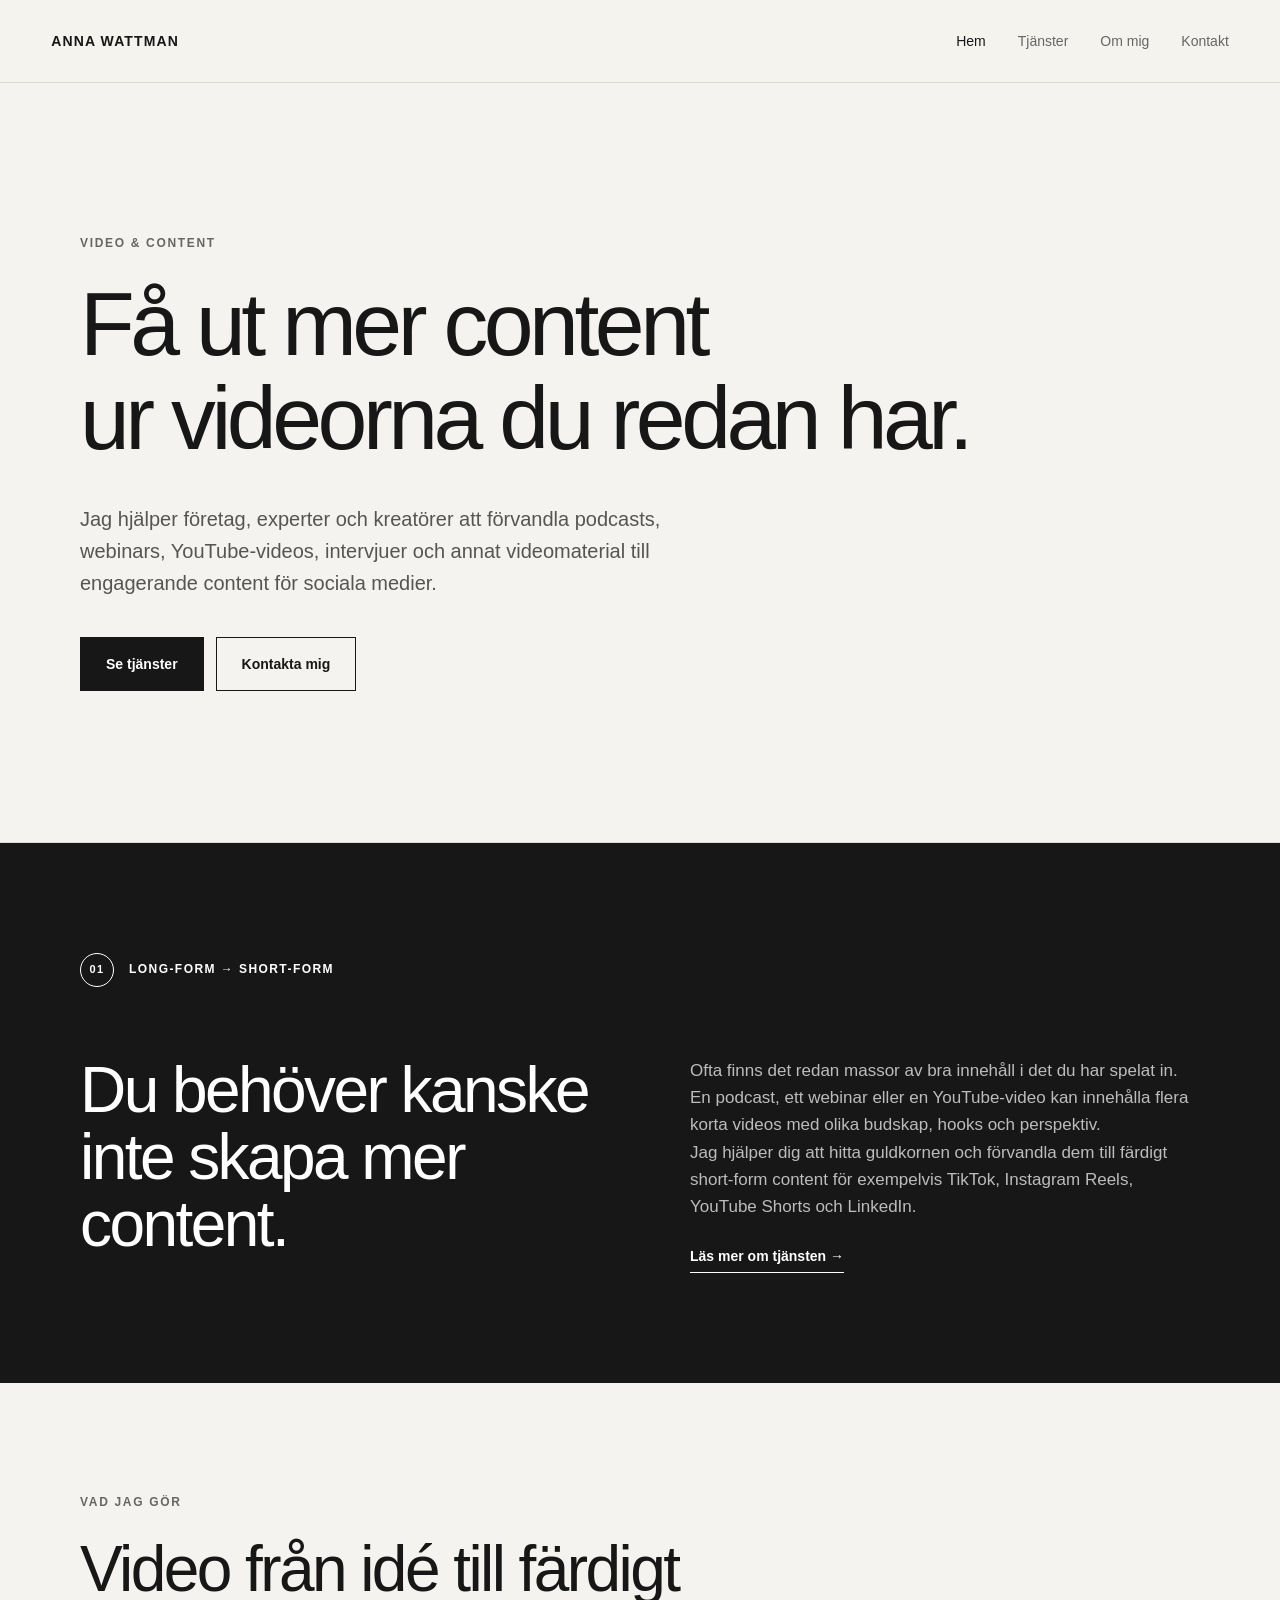
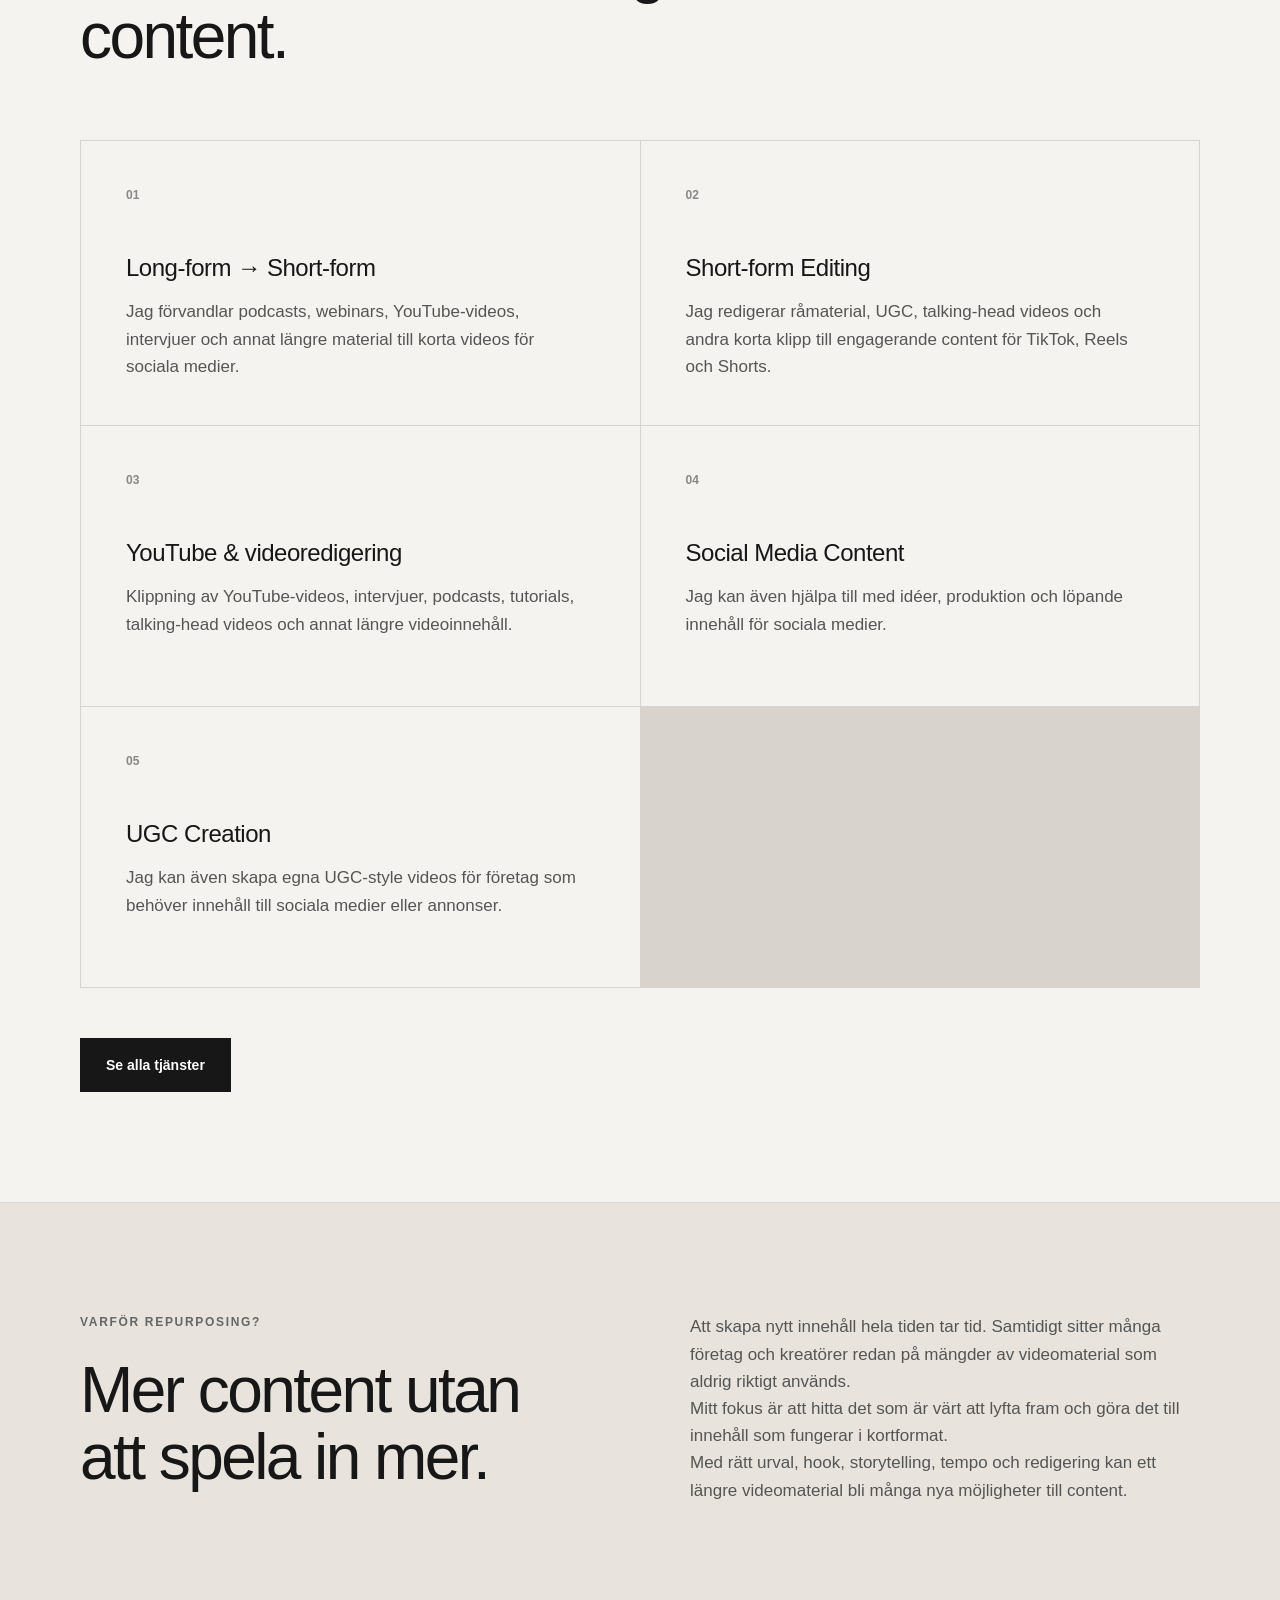
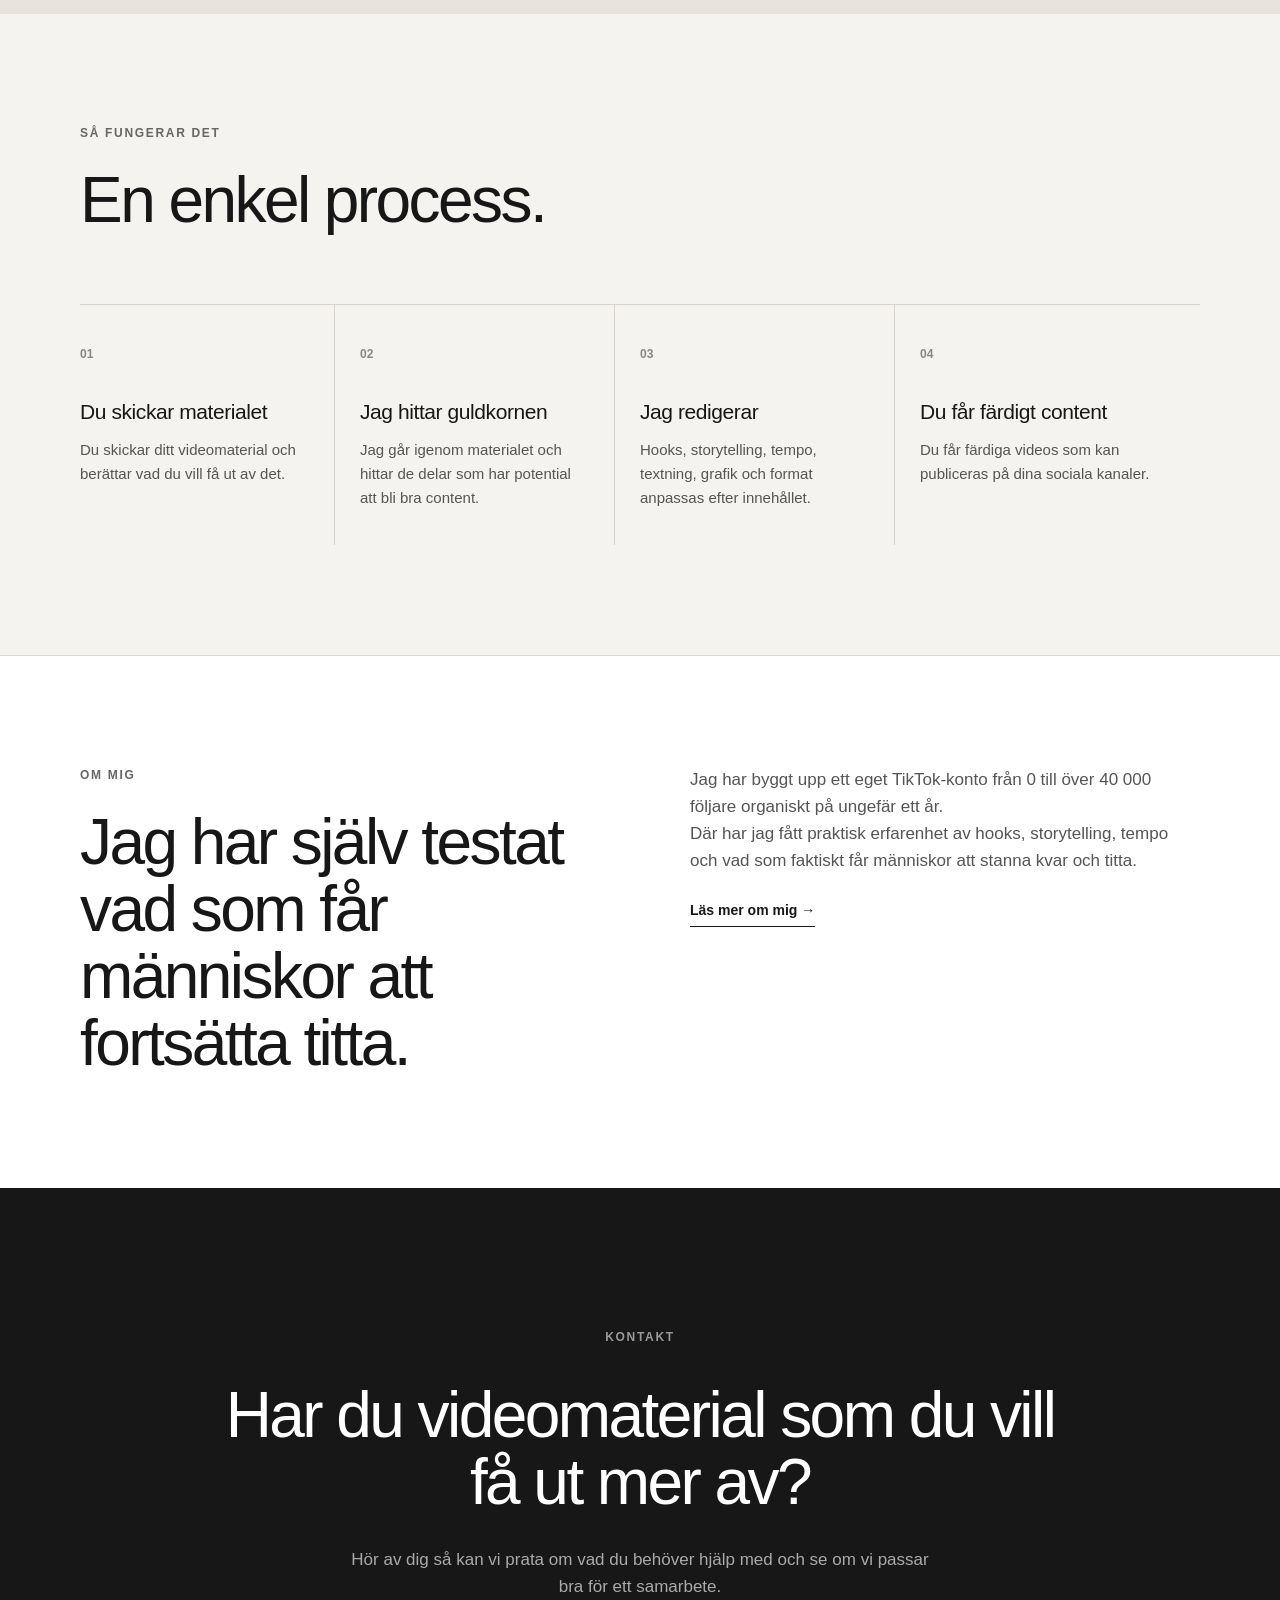
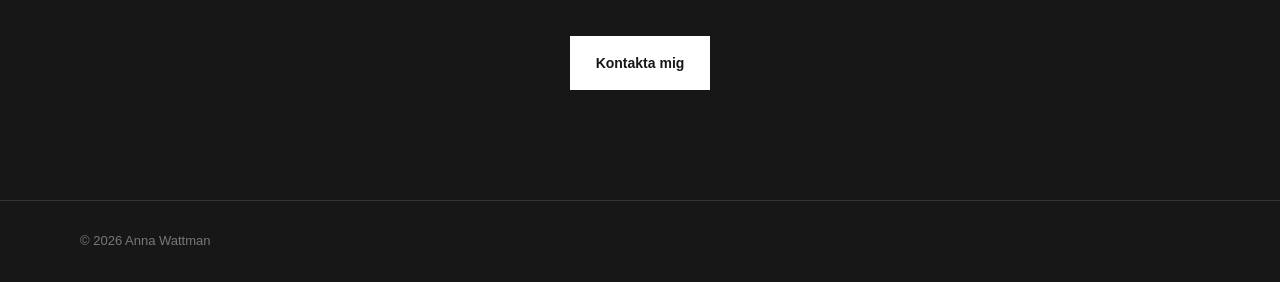
==== index.html @ cde0b6f2 "Första versionen" ====
<!DOCTYPE html>
<html lang="sv">
<head>
    <meta charset="UTF-8">
    <meta name="viewport" content="width=device-width, initial-scale=1.0">
    <title>Anna Wattman – Video & Content</title>
    <link rel="stylesheet" href="style.css">
</head>

<body>

<header class="navbar">
    <div class="nav-container">
        <a href="index.html" class="logo">ANNA WATTMAN</a>

        <nav>
            <a href="index.html" class="active">Hem</a>
            <a href="tjanster.html">Tjänster</a>
            <a href="about.html">Om mig</a>
            <a href="#kontakt">Kontakt</a>
        </nav>
    </div>
</header>


<main>

    <!-- HERO -->
    <section class="hero">
        <div class="container">

            <p class="eyebrow">VIDEO & CONTENT</p>

            <h1>
                Få ut mer content<br>
                ur videorna du redan har.
            </h1>

            <p class="hero-text">
                Jag hjälper företag, experter och kreatörer att
                förvandla podcasts, webinars, YouTube-videos,
                intervjuer och annat videomaterial till engagerande
                content för sociala medier.
            </p>

            <div class="hero-buttons">
                <a href="tjanster.html" class="button">
                    Se tjänster
                </a>

                <a href="#kontakt" class="button button-secondary">
                    Kontakta mig
                </a>
            </div>

        </div>
    </section>


    <!-- LONG-FORM → SHORT-FORM -->
    <section class="intro-section">
        <div class="container">

            <div class="section-label">
                <span>01</span>
                LONG-FORM → SHORT-FORM
            </div>

            <div class="two-column">

                <div>
                    <h2>
                        Du behöver kanske inte
                        skapa mer content.
                    </h2>
                </div>

                <div>

                    <p>
                        Ofta finns det redan massor av bra innehåll
                        i det du har spelat in.
                    </p>

                    <p>
                        En podcast, ett webinar eller en YouTube-video
                        kan innehålla flera korta videos med olika
                        budskap, hooks och perspektiv.
                    </p>

                    <p>
                        Jag hjälper dig att hitta guldkornen och
                        förvandla dem till färdigt short-form content
                        för exempelvis TikTok, Instagram Reels,
                        YouTube Shorts och LinkedIn.
                    </p>

                    <a href="tjanster.html" class="text-link">
                        Läs mer om tjänsten →
                    </a>

                </div>

            </div>
        </div>
    </section>


    <!-- SERVICES -->
    <section class="services-preview">
        <div class="container">

            <p class="eyebrow">VAD JAG GÖR</p>

            <h2>
                Video från idé till färdigt content.
            </h2>

            <div class="service-preview-grid">

                <!-- 01 -->
                <div class="service-card">
                    <span>01</span>

                    <h3>Long-form → Short-form</h3>

                    <p>
                        Jag förvandlar podcasts, webinars,
                        YouTube-videos, intervjuer och annat längre
                        material till korta videos för sociala medier.
                    </p>
                </div>


                <!-- 02 -->
                <div class="service-card">
                    <span>02</span>

                    <h3>Short-form Editing</h3>

                    <p>
                        Jag redigerar råmaterial, UGC, talking-head
                        videos och andra korta klipp till engagerande
                        content för TikTok, Reels och Shorts.
                    </p>
                </div>


                <!-- 03 -->
                <div class="service-card">
                    <span>03</span>

                    <h3>YouTube & videoredigering</h3>

                    <p>
                        Klippning av YouTube-videos, intervjuer,
                        podcasts, tutorials, talking-head videos
                        och annat längre videoinnehåll.
                    </p>
                </div>


                <!-- 04 -->
                <div class="service-card">
                    <span>04</span>

                    <h3>Social Media Content</h3>

                    <p>
                        Jag kan även hjälpa till med idéer,
                        produktion och löpande innehåll för
                        sociala medier.
                    </p>
                </div>


                <!-- 05 -->
                <div class="service-card">
                    <span>05</span>

                    <h3>UGC Creation</h3>

                    <p>
                        Jag kan även skapa egna UGC-style videos
                        för företag som behöver innehåll till
                        sociala medier eller annonser.
                    </p>
                </div>

            </div>

            <a href="tjanster.html" class="button">
                Se alla tjänster
            </a>

        </div>
    </section>


    <!-- WHY REPURPOSING -->
    <section class="why-section">
        <div class="container">

            <div class="two-column">

                <div>

                    <p class="eyebrow">VARFÖR REPURPOSING?</p>

                    <h2>
                        Mer content utan att
                        spela in mer.
                    </h2>

                </div>

                <div>

                    <p>
                        Att skapa nytt innehåll hela tiden tar tid.
                        Samtidigt sitter många företag och kreatörer
                        redan på mängder av videomaterial som aldrig
                        riktigt används.
                    </p>

                    <p>
                        Mitt fokus är att hitta det som är värt att
                        lyfta fram och göra det till innehåll som
                        fungerar i kortformat.
                    </p>

                    <p>
                        Med rätt urval, hook, storytelling, tempo
                        och redigering kan ett längre videomaterial
                        bli många nya möjligheter till content.
                    </p>

                </div>

            </div>

        </div>
    </section>


    <!-- PROCESS -->
    <section class="process-section">
        <div class="container">

            <p class="eyebrow">SÅ FUNGERAR DET</p>

            <h2>
                En enkel process.
            </h2>

            <div class="process-grid">

                <div class="process-step">
                    <span>01</span>

                    <h3>Du skickar materialet</h3>

                    <p>
                        Du skickar ditt videomaterial och berättar
                        vad du vill få ut av det.
                    </p>
                </div>


                <div class="process-step">
                    <span>02</span>

                    <h3>Jag hittar guldkornen</h3>

                    <p>
                        Jag går igenom materialet och hittar de delar
                        som har potential att bli bra content.
                    </p>
                </div>


                <div class="process-step">
                    <span>03</span>

                    <h3>Jag redigerar</h3>

                    <p>
                        Hooks, storytelling, tempo, textning,
                        grafik och format anpassas efter innehållet.
                    </p>
                </div>


                <div class="process-step">
                    <span>04</span>

                    <h3>Du får färdigt content</h3>

                    <p>
                        Du får färdiga videos som kan publiceras
                        på dina sociala kanaler.
                    </p>
                </div>

            </div>

        </div>
    </section>


    <!-- ABOUT -->
    <section class="about-preview">
        <div class="container">

            <div class="two-column">

                <div>

                    <p class="eyebrow">OM MIG</p>

                    <h2>
                        Jag har själv testat
                        vad som får människor
                        att fortsätta titta.
                    </h2>

                </div>

                <div>

                    <p>
                        Jag har byggt upp ett eget TikTok-konto från
                        0 till över 40 000 följare organiskt på ungefär
                        ett år.
                    </p>

                    <p>
                        Där har jag fått praktisk erfarenhet av hooks,
                        storytelling, tempo och vad som faktiskt får
                        människor att stanna kvar och titta.
                    </p>

                    <a href="about.html" class="text-link">
                        Läs mer om mig →
                    </a>

                </div>

            </div>

        </div>
    </section>


    <!-- CONTACT -->
    <section class="cta-section" id="kontakt">
        <div class="container">

            <p class="eyebrow">KONTAKT</p>

            <h2>
                Har du videomaterial
                som du vill få ut mer av?
            </h2>

            <p>
                Hör av dig så kan vi prata om vad du behöver hjälp
                med och se om vi passar bra för ett samarbete.
            </p>

            <a href="mailto:annawattman@hotmail.com" class="button">
                Kontakta mig
            </a>

        </div>
    </section>

</main>


<footer>
    <div class="container">
        <p>© 2026 Anna Wattman</p>
    </div>
</footer>


</body>
</html>
---- style.css ----
/* =========================
   RESET
========================= */

* {
    margin: 0;
    padding: 0;
    box-sizing: border-box;
}

html {
    scroll-behavior: smooth;
}

body {
    font-family: Arial, Helvetica, sans-serif;
    background: #f5f3ef;
    color: #171717;
    line-height: 1.6;
}

a {
    color: inherit;
    text-decoration: none;
}

img {
    max-width: 100%;
    display: block;
}


/* =========================
   GLOBAL
========================= */

.container {
    width: min(1120px, 90%);
    margin: 0 auto;
}

section {
    padding: 110px 0;
}

.eyebrow {
    font-size: 12px;
    font-weight: 700;
    letter-spacing: 0.14em;
    text-transform: uppercase;
    margin-bottom: 24px;
    color: #666;
}

h1,
h2,
h3 {
    line-height: 1.05;
    font-weight: 500;
}

h1 {
    font-size: clamp(52px, 7vw, 96px);
    letter-spacing: -0.05em;
}

h2 {
    font-size: clamp(38px, 5vw, 64px);
    letter-spacing: -0.04em;
}

h3 {
    font-size: 24px;
    letter-spacing: -0.02em;
}

p {
    font-size: 17px;
    color: #555;
}

.button {
    display: inline-block;
    padding: 15px 25px;
    background: #171717;
    color: #fff;
    border: 1px solid #171717;
    font-size: 14px;
    font-weight: 600;
    transition: 0.2s ease;
}

.button:hover {
    background: transparent;
    color: #171717;
}

.button-secondary {
    background: transparent;
    color: #171717;
}

.button-secondary:hover {
    background: #171717;
    color: #fff;
}

.text-link {
    display: inline-block;
    margin-top: 25px;
    font-size: 14px;
    font-weight: 700;
    border-bottom: 1px solid #171717;
    padding-bottom: 4px;
}


/* =========================
   NAVBAR
========================= */

.navbar {
    position: sticky;
    top: 0;
    z-index: 100;
    background: rgba(245, 243, 239, 0.94);
    backdrop-filter: blur(10px);
    border-bottom: 1px solid #ddd9d2;
}

.nav-container {
    width: min(1200px, 92%);
    margin: 0 auto;
    height: 82px;

    display: flex;
    align-items: center;
    justify-content: space-between;
}

.logo {
    font-size: 14px;
    font-weight: 700;
    letter-spacing: 0.08em;
}

nav {
    display: flex;
    gap: 32px;
}

nav a {
    font-size: 14px;
    color: #666;
    transition: 0.2s ease;
}

nav a:hover,
nav a.active {
    color: #171717;
}


/* =========================
   HERO
========================= */

.hero {
    min-height: 760px;
    display: flex;
    align-items: center;

    border-bottom: 1px solid #ddd9d2;
}

.hero .container {
    max-width: 1200px;
}

.hero h1 {
    max-width: 1000px;
}

.hero-text {
    max-width: 650px;
    margin-top: 38px;
    font-size: 20px;
    line-height: 1.6;
}

.hero-buttons {
    display: flex;
    gap: 12px;
    margin-top: 38px;
}


/* =========================
   INTRO
========================= */

.intro-section {
    background: #171717;
    color: #fff;
}

.intro-section p,
.intro-section .eyebrow {
    color: #bcbcbc;
}

.intro-section h2 {
    color: #fff;
}

.two-column {
    display: grid;
    grid-template-columns: 1fr 1fr;
    gap: 100px;
    align-items: start;
}

.intro-section .two-column > div:last-child {
    max-width: 560px;
}

.intro-section .text-link {
    color: #fff;
    border-color: #fff;
}


/* =========================
   SECTION LABEL
========================= */

.section-label {
    display: flex;
    align-items: center;
    gap: 15px;

    font-size: 12px;
    font-weight: 700;
    letter-spacing: 0.12em;
    margin-bottom: 70px;
}

.section-label span {
    display: flex;
    align-items: center;
    justify-content: center;

    width: 34px;
    height: 34px;

    border: 1px solid currentColor;
    border-radius: 50%;

    font-size: 11px;
}


/* =========================
   SERVICES PREVIEW
========================= */

.services-preview {
    border-bottom: 1px solid #ddd9d2;
}

.services-preview h2 {
    max-width: 700px;
    margin-bottom: 70px;
}

.service-preview-grid {
    display: grid;
    grid-template-columns: repeat(2, 1fr);
    gap: 1px;
    background: #d8d4cd;
    border: 1px solid #d8d4cd;
    margin-bottom: 50px;
}

.service-card {
    background: #f5f3ef;
    padding: 45px;
    min-height: 280px;
}

.service-card span {
    display: block;
    font-size: 12px;
    font-weight: 700;
    margin-bottom: 50px;
    color: #888;
}

.service-card h3 {
    margin-bottom: 18px;
}

.service-card p {
    max-width: 450px;
}


/* =========================
   WHY
========================= */

.why-section {
    background: #e8e4dd;
}

.why-section h2 {
    max-width: 600px;
}

.why-section .two-column > div:last-child {
    max-width: 560px;
}


/* =========================
   PROCESS
========================= */

.process-section {
    border-bottom: 1px solid #ddd9d2;
}

.process-section > .container > h2 {
    margin-bottom: 70px;
}

.process-grid {
    display: grid;
    grid-template-columns: repeat(4, 1fr);
    border-top: 1px solid #d8d4cd;
}

.process-step {
    padding: 35px 25px 35px 0;
    border-right: 1px solid #d8d4cd;
    margin-right: 25px;
}

.process-step:last-child {
    border-right: none;
}

.process-step span {
    font-size: 12px;
    font-weight: 700;
    color: #888;
}

.process-step h3 {
    margin: 35px 0 15px;
    font-size: 21px;
}

.process-step p {
    font-size: 15px;
}


/* =========================
   ABOUT PREVIEW
========================= */

.about-preview {
    background: #fff;
}

.about-preview h2 {
    max-width: 650px;
}

.about-preview .two-column > div:last-child {
    max-width: 550px;
}


/* =========================
   CTA
========================= */

.cta-section {
    background: #171717;
    color: #fff;
    text-align: center;
}

.cta-section .container {
    max-width: 850px;
}

.cta-section .eyebrow {
    color: #999;
}

.cta-section h2 {
    color: #fff;
    max-width: 850px;
    margin: 0 auto;
}

.cta-section p {
    color: #aaa;
    max-width: 600px;
    margin: 30px auto 35px;
}

.cta-section .button {
    background: #fff;
    color: #171717;
    border-color: #fff;
}

.cta-section .button:hover {
    background: transparent;
    color: #fff;
}


/* =========================
   SERVICES PAGE
========================= */

.page-hero {
    padding: 140px 0 100px;
    border-bottom: 1px solid #ddd9d2;
}

.page-hero h1 {
    max-width: 950px;
}

.page-hero .hero-text {
    max-width: 650px;
}

.services-section {
    padding-top: 0;
}

.service {
    display: grid;
    grid-template-columns: 120px 1fr;
    gap: 70px;
    padding: 100px 0;
    border-bottom: 1px solid #d8d4cd;
}

.service-number {
    font-size: 14px;
    font-weight: 700;
    color: #888;
}

.service-content {
    max-width: 800px;
}

.service-content h2 {
    margin-bottom: 30px;
}

.service-content p {
    margin-bottom: 20px;
}

.service-intro {
    font-size: 22px;
    color: #171717 !important;
    line-height: 1.4;
    max-width: 700px;
}

.service-list {
    list-style: none;
    margin: 35px 0;
    border-top: 1px solid #d8d4cd;
}

.service-list li {
    padding: 14px 0;
    border-bottom: 1px solid #d8d4cd;
    font-size: 15px;
}

.service-list li::before {
    content: "—";
    margin-right: 12px;
    color: #888;
}

.service-example,
.service-note {
    font-size: 15px !important;
    color: #666 !important;
}


/* =========================
   FOOTER
========================= */

footer {
    padding: 30px 0;
    background: #171717;
    border-top: 1px solid #333;
}

footer p {
    color: #777;
    font-size: 13px;
}


/* =========================
   MOBILE
========================= */

@media (max-width: 800px) {

    section {
        padding: 75px 0;
    }

    .nav-container {
        height: 70px;
    }

    nav {
        gap: 15px;
    }

    nav a {
        font-size: 12px;
    }

    .hero {
        min-height: 650px;
    }

    .hero-text {
        font-size: 17px;
    }

    .hero-buttons {
        flex-direction: column;
        align-items: flex-start;
    }

    .two-column {
        grid-template-columns: 1fr;
        gap: 45px;
    }

    .service-preview-grid {
        grid-template-columns: 1fr;
    }

    .service-card {
        min-height: auto;
        padding: 35px;
    }

    .process-grid {
        grid-template-columns: 1fr;
    }

    .process-step {
        border-right: none;
        border-bottom: 1px solid #d8d4cd;
        margin-right: 0;
        padding: 30px 0;
    }

    .process-step:last-child {
        border-bottom: none;
    }

    .service {
        grid-template-columns: 1fr;
        gap: 20px;
        padding: 70px 0;
    }

    .page-hero {
        padding: 90px 0 70px;
    }

    .service-content h2 {
        font-size: 42px;
    }
}

@media (max-width: 550px) {

    nav {
        gap: 10px;
    }

    nav a {
        font-size: 11px;
    }

    .logo {
        font-size: 12px;
    }

    h1 {
        font-size: 50px;
    }

    h2 {
        font-size: 40px;
    }

    .container {
        width: 88%;
    }
}

/* =========================
   ABOUT PAGE
========================= */

.about-main {
    border-bottom: 1px solid #ddd9d2;
}

.about-grid {
    display: grid;
    grid-template-columns: 0.9fr 1.1fr;
    gap: 100px;
    align-items: center;
}

.about-image {
    width: 100%;
    aspect-ratio: 4 / 5;
    overflow: hidden;
    background: #e8e4dd;
}

.about-image img {
    width: 100%;
    height: 100%;
    object-fit: cover;
}

.about-text {
    max-width: 600px;
}

.about-text h2 {
    margin-bottom: 35px;
}

.about-text p {
    margin-bottom: 20px;
}


/* =========================
   SOCIAL MEDIA
========================= */

.social-section {
    background: #fff;
}

.social-section h2 {
    max-width: 700px;
    margin-bottom: 25px;
}

.social-intro {
    max-width: 600px;
    margin-bottom: 55px;
}

.social-links {
    border-top: 1px solid #d8d4cd;
}

.social-link {
    display: flex;
    justify-content: space-between;
    align-items: center;

    padding: 24px 0;

    border-bottom: 1px solid #d8d4cd;

    font-size: 20px;
    font-weight: 500;

    transition: 0.2s ease;
}

.social-link:hover {
    padding-left: 10px;
}

.social-link span:last-child {
    font-size: 18px;
    color: #777;
}


/* =========================
   ABOUT MOBILE
========================= */

@media (max-width: 800px) {

    .about-grid {
        grid-template-columns: 1fr;
        gap: 50px;
    }

    .about-image {
        max-width: 500px;
    }

    .social-link {
        font-size: 18px;
    }
}
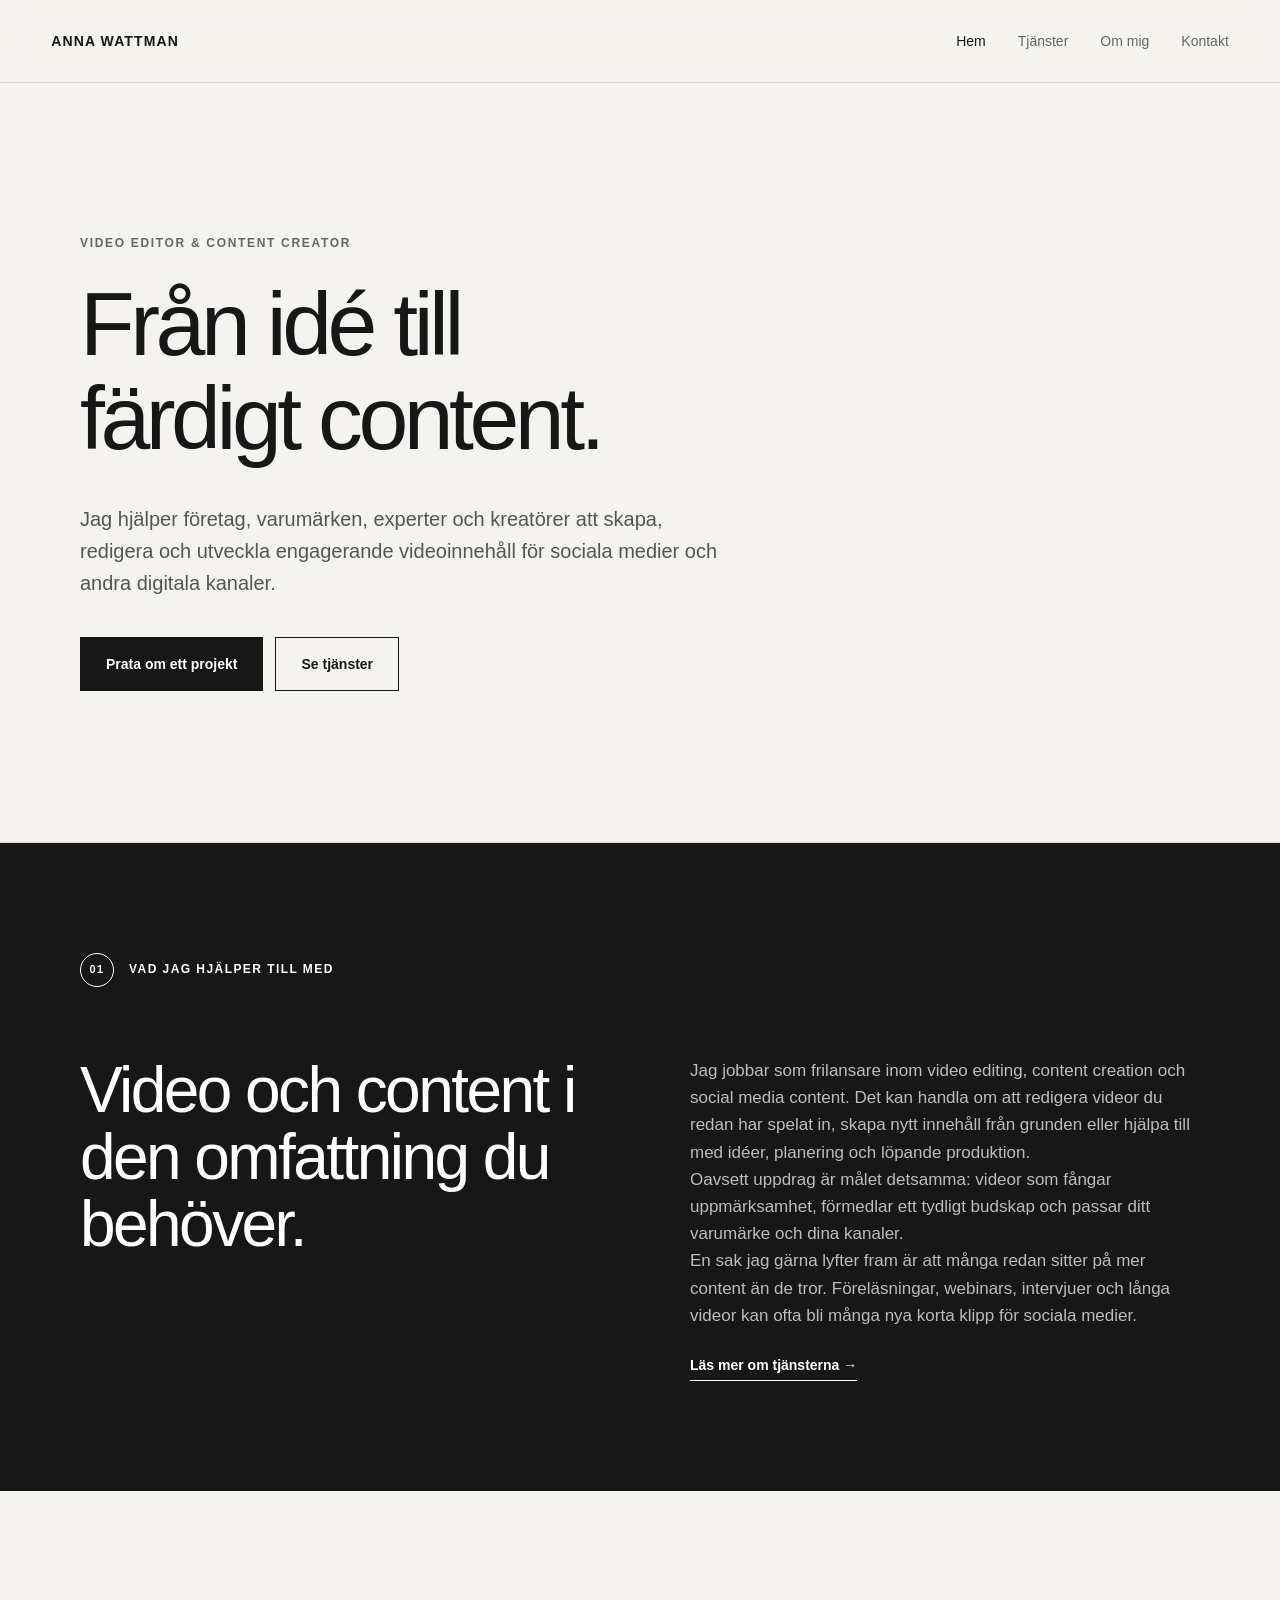
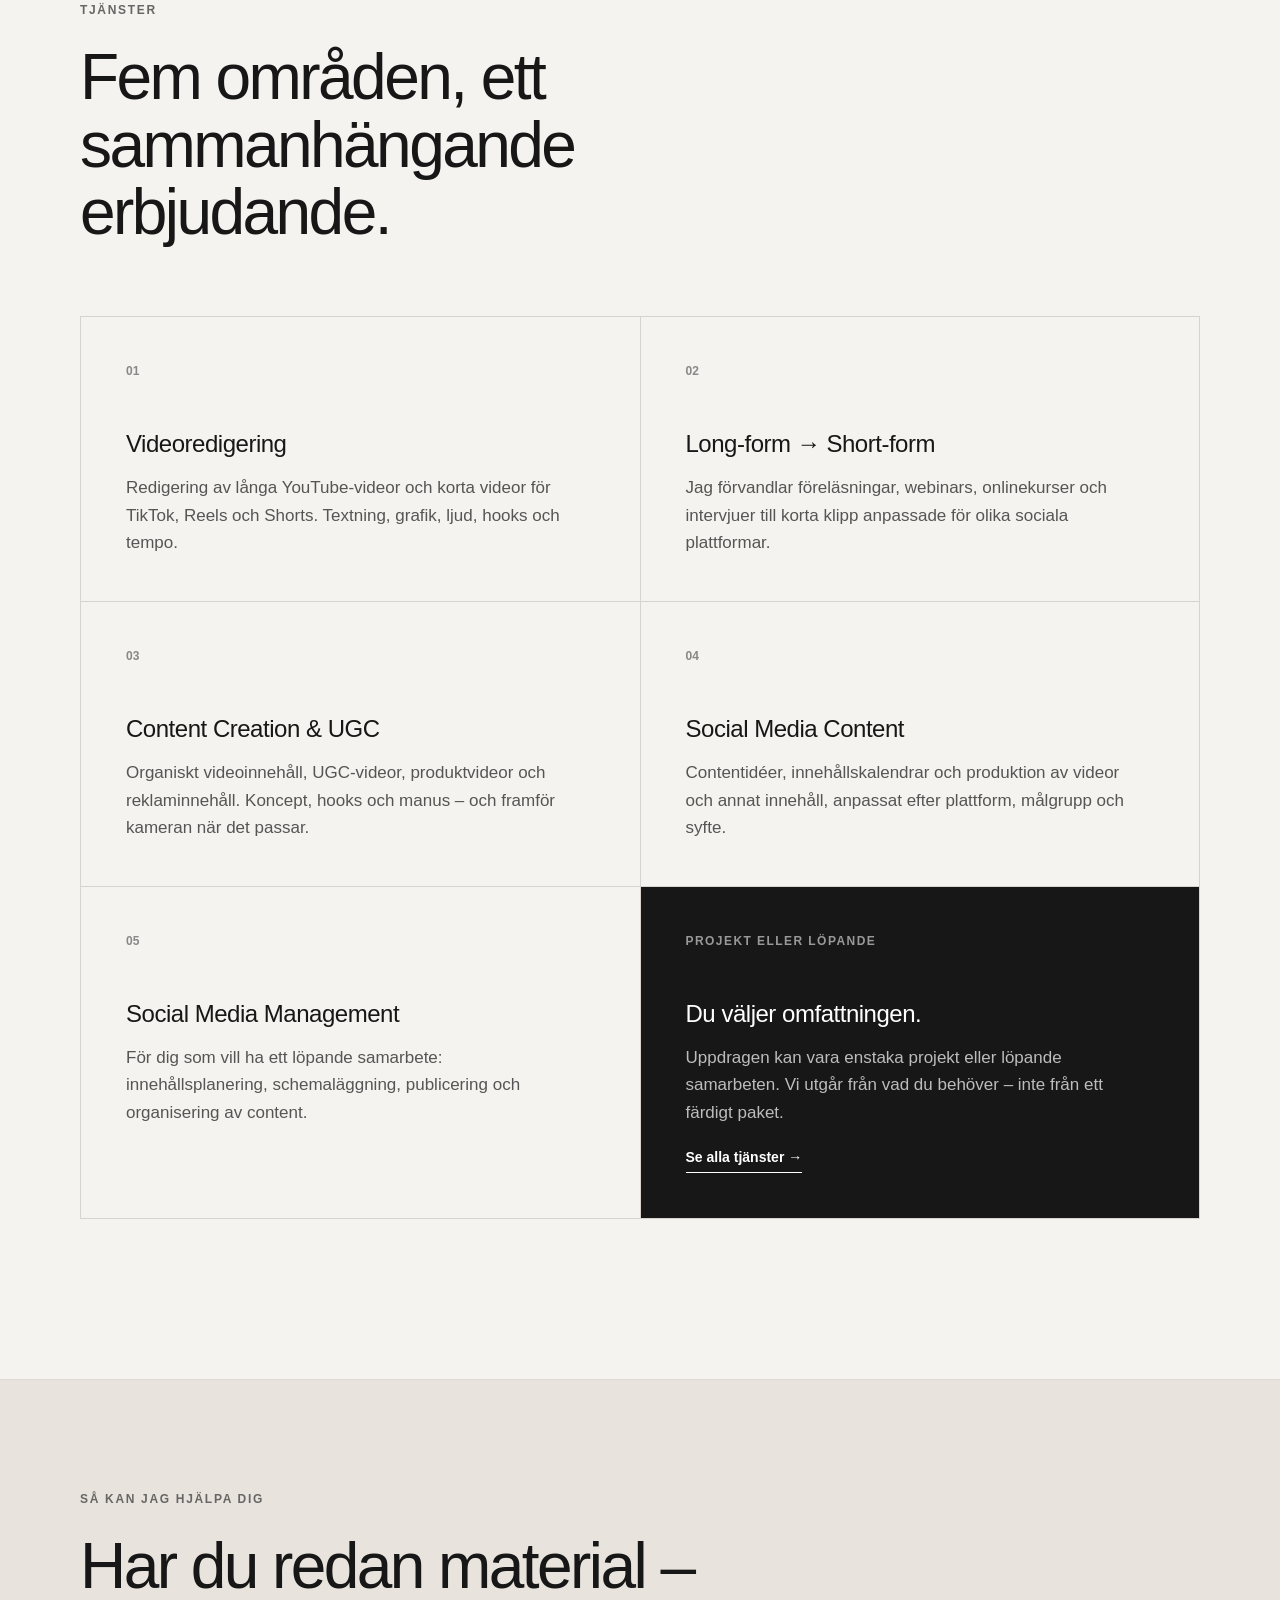
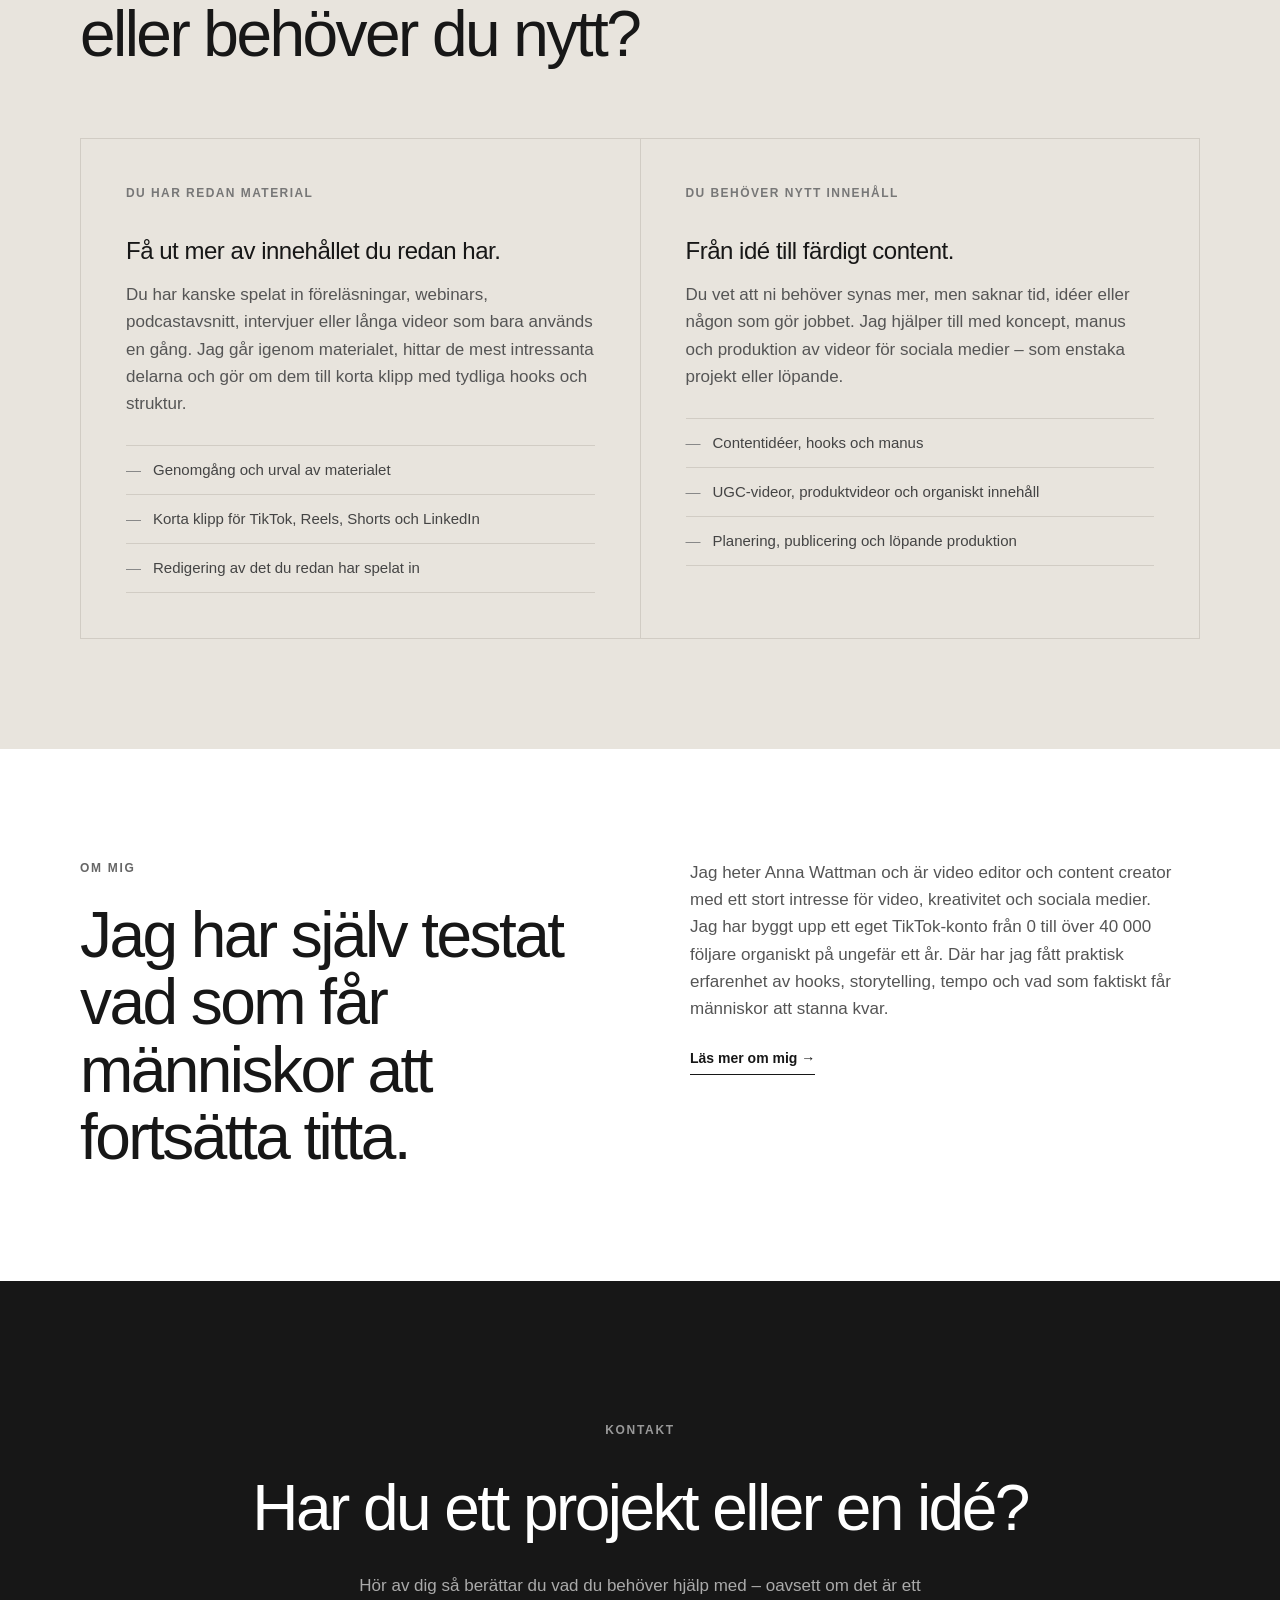
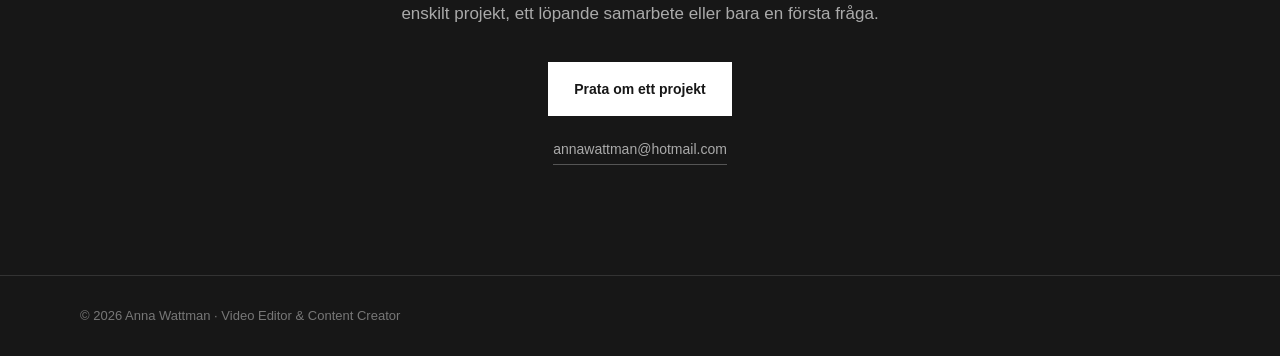
==== commit 30c68e8d: "Uppdatera hemsida med bredare tjänsteutbud" ====
--- a/index.html
+++ b/index.html
@@ -3,7 +3,13 @@
 <head>
     <meta charset="UTF-8">
     <meta name="viewport" content="width=device-width, initial-scale=1.0">
-    <title>Anna Wattman – Video & Content</title>
+    <title>Video Editor & Content Creator | Anna Wattman</title>
+    <meta name="description" content="Anna Wattman är frilansande video editor och content creator. Hjälper företag, varumärken, experter och kreatörer med videoredigering, content repurposing, UGC och innehåll för sociala medier.">
+    <meta name="robots" content="index, follow">
+    <meta property="og:title" content="Anna Wattman | Video Editor & Content Creator">
+    <meta property="og:description" content="Videoredigering, content creation, UGC och sociala medier. Från idé till färdigt content – eller mer ut av det du redan har.">
+    <meta property="og:type" content="website">
+    <meta property="og:locale" content="sv_SE">
     <link rel="stylesheet" href="style.css">
 </head>
 
@@ -29,74 +35,81 @@
     <section class="hero">
         <div class="container">
 
-            <p class="eyebrow">VIDEO & CONTENT</p>
+            <p class="eyebrow">VIDEO EDITOR & CONTENT CREATOR</p>
 
             <h1>
-                Få ut mer content<br>
-                ur videorna du redan har.
+                Från idé till<br>
+                färdigt content.
             </h1>
 
             <p class="hero-text">
-                Jag hjälper företag, experter och kreatörer att
-                förvandla podcasts, webinars, YouTube-videos,
-                intervjuer och annat videomaterial till engagerande
-                content för sociala medier.
+                Jag hjälper företag, varumärken, experter och
+                kreatörer att skapa, redigera och utveckla
+                engagerande videoinnehåll för sociala medier
+                och andra digitala kanaler.
             </p>
 
             <div class="hero-buttons">
-                <a href="tjanster.html" class="button">
+                <a href="#kontakt" class="button">
+                    Prata om ett projekt
+                </a>
+
+                <a href="tjanster.html" class="button button-secondary">
                     Se tjänster
                 </a>
-
-                <a href="#kontakt" class="button button-secondary">
-                    Kontakta mig
-                </a>
-            </div>
-
-        </div>
-    </section>
-
-
-    <!-- LONG-FORM → SHORT-FORM -->
+            </div>
+
+        </div>
+    </section>
+
+
+    <!-- INTRO -->
     <section class="intro-section">
         <div class="container">
 
             <div class="section-label">
                 <span>01</span>
-                LONG-FORM → SHORT-FORM
+                VAD JAG HJÄLPER TILL MED
             </div>
 
             <div class="two-column">
 
                 <div>
                     <h2>
-                        Du behöver kanske inte
-                        skapa mer content.
+                        Video och content
+                        i den omfattning
+                        du behöver.
                     </h2>
                 </div>
 
                 <div>
 
                     <p>
-                        Ofta finns det redan massor av bra innehåll
-                        i det du har spelat in.
-                    </p>
-
-                    <p>
-                        En podcast, ett webinar eller en YouTube-video
-                        kan innehålla flera korta videos med olika
-                        budskap, hooks och perspektiv.
-                    </p>
-
-                    <p>
-                        Jag hjälper dig att hitta guldkornen och
-                        förvandla dem till färdigt short-form content
-                        för exempelvis TikTok, Instagram Reels,
-                        YouTube Shorts och LinkedIn.
+                        Jag jobbar som frilansare inom video editing,
+                        content creation och social media content.
+                        Det kan handla om att redigera videor du
+                        redan har spelat in, skapa nytt innehåll
+                        från grunden eller hjälpa till med idéer,
+                        planering och löpande produktion.
+                    </p>
+
+                    <p>
+                        Oavsett uppdrag är målet detsamma: videor
+                        som fångar uppmärksamhet, förmedlar ett
+                        tydligt budskap och passar ditt varumärke
+                        och dina kanaler.
+                    </p>
+
+                    <p>
+                        En sak jag gärna lyfter fram är att många
+                        redan sitter på mer content än de tror.
+                        Föreläsningar, webinars, intervjuer och
+                        långa videor kan ofta bli många nya korta
+                        klipp för sociala medier.
                     </p>
 
                     <a href="tjanster.html" class="text-link">
-                        Läs mer om tjänsten →
+                        Läs mer om tjänsterna →
                     </a>
 
                 </div>
@@ -110,10 +123,10 @@
     <section class="services-preview">
         <div class="container">
 
-            <p class="eyebrow">VAD JAG GÖR</p>
+            <p class="eyebrow">TJÄNSTER</p>
 
             <h2>
-                Video från idé till färdigt content.
+                Fem områden, ett sammanhängande erbjudande.
             </h2>
 
             <div class="service-preview-grid">
@@ -122,26 +135,26 @@
                 <div class="service-card">
                     <span>01</span>
 
+                    <h3>Videoredigering</h3>
+
+                    <p>
+                        Redigering av långa YouTube-videor och
+                        korta videor för TikTok, Reels och Shorts.
+                        Textning, grafik, ljud, hooks och tempo.
+                    </p>
+                </div>
+
+
+                <!-- 02 -->
+                <div class="service-card">
+                    <span>02</span>
+
                     <h3>Long-form → Short-form</h3>
 
                     <p>
-                        Jag förvandlar podcasts, webinars,
-                        YouTube-videos, intervjuer och annat längre
-                        material till korta videos för sociala medier.
-                    </p>
-                </div>
-
-
-                <!-- 02 -->
-                <div class="service-card">
-                    <span>02</span>
-
-                    <h3>Short-form Editing</h3>
-
-                    <p>
-                        Jag redigerar råmaterial, UGC, talking-head
-                        videos och andra korta klipp till engagerande
-                        content för TikTok, Reels och Shorts.
+                        Jag förvandlar föreläsningar, webinars,
+                        onlinekurser och intervjuer till korta klipp
+                        anpassade för olika sociala plattformar.
                     </p>
                 </div>
 
@@ -150,12 +163,13 @@
                 <div class="service-card">
                     <span>03</span>
 
-                    <h3>YouTube & videoredigering</h3>
-
-                    <p>
-                        Klippning av YouTube-videos, intervjuer,
-                        podcasts, tutorials, talking-head videos
-                        och annat längre videoinnehåll.
+                    <h3>Content Creation & UGC</h3>
+
+                    <p>
+                        Organiskt videoinnehåll, UGC-videor,
+                        produktvideor och reklaminnehåll. Koncept,
+                        hooks och manus – och framför kameran när
+                        det passar.
                     </p>
                 </div>
 
@@ -167,9 +181,9 @@
                     <h3>Social Media Content</h3>
 
                     <p>
-                        Jag kan även hjälpa till med idéer,
-                        produktion och löpande innehåll för
-                        sociala medier.
+                        Contentidéer, innehållskalendrar och
+                        produktion av videor och annat innehåll,
+                        anpassat efter plattform, målgrupp och syfte.
                     </p>
                 </div>
 
@@ -178,128 +192,96 @@
                 <div class="service-card">
                     <span>05</span>
 
-                    <h3>UGC Creation</h3>
-
-                    <p>
-                        Jag kan även skapa egna UGC-style videos
-                        för företag som behöver innehåll till
-                        sociala medier eller annonser.
-                    </p>
-                </div>
-
-            </div>
-
-            <a href="tjanster.html" class="button">
-                Se alla tjänster
-            </a>
-
-        </div>
-    </section>
-
-
-    <!-- WHY REPURPOSING -->
+                    <h3>Social Media Management</h3>
+
+                    <p>
+                        För dig som vill ha ett löpande samarbete:
+                        innehållsplanering, schemaläggning,
+                        publicering och organisering av content.
+                    </p>
+                </div>
+
+
+                <!-- NOTE -->
+                <div class="service-card service-card-note">
+                    <span>PROJEKT ELLER LÖPANDE</span>
+
+                    <h3>Du väljer omfattningen.</h3>
+
+                    <p>
+                        Uppdragen kan vara enstaka projekt eller
+                        löpande samarbeten. Vi utgår från vad du
+                        behöver – inte från ett färdigt paket.
+                    </p>
+
+                    <a href="tjanster.html" class="text-link">
+                        Se alla tjänster →
+                    </a>
+                </div>
+
+            </div>
+
+        </div>
+    </section>
+
+
+    <!-- TWO PATHS -->
     <section class="why-section">
         <div class="container">
 
-            <div class="two-column">
-
-                <div>
-
-                    <p class="eyebrow">VARFÖR REPURPOSING?</p>
-
-                    <h2>
-                        Mer content utan att
-                        spela in mer.
-                    </h2>
-
-                </div>
-
-                <div>
-
-                    <p>
-                        Att skapa nytt innehåll hela tiden tar tid.
-                        Samtidigt sitter många företag och kreatörer
-                        redan på mängder av videomaterial som aldrig
-                        riktigt används.
-                    </p>
-
-                    <p>
-                        Mitt fokus är att hitta det som är värt att
-                        lyfta fram och göra det till innehåll som
-                        fungerar i kortformat.
-                    </p>
-
-                    <p>
-                        Med rätt urval, hook, storytelling, tempo
-                        och redigering kan ett längre videomaterial
-                        bli många nya möjligheter till content.
-                    </p>
-
-                </div>
-
-            </div>
-
-        </div>
-    </section>
-
-
-    <!-- PROCESS -->
-    <section class="process-section">
-        <div class="container">
-
-            <p class="eyebrow">SÅ FUNGERAR DET</p>
+            <p class="eyebrow">SÅ KAN JAG HJÄLPA DIG</p>
 
             <h2>
-                En enkel process.
+                Har du redan material
+                – eller behöver du nytt?
             </h2>
 
-            <div class="process-grid">
-
-                <div class="process-step">
-                    <span>01</span>
-
-                    <h3>Du skickar materialet</h3>
-
-                    <p>
-                        Du skickar ditt videomaterial och berättar
-                        vad du vill få ut av det.
-                    </p>
-                </div>
-
-
-                <div class="process-step">
-                    <span>02</span>
-
-                    <h3>Jag hittar guldkornen</h3>
-
-                    <p>
-                        Jag går igenom materialet och hittar de delar
-                        som har potential att bli bra content.
-                    </p>
-                </div>
-
-
-                <div class="process-step">
-                    <span>03</span>
-
-                    <h3>Jag redigerar</h3>
-
-                    <p>
-                        Hooks, storytelling, tempo, textning,
-                        grafik och format anpassas efter innehållet.
-                    </p>
-                </div>
-
-
-                <div class="process-step">
-                    <span>04</span>
-
-                    <h3>Du får färdigt content</h3>
-
-                    <p>
-                        Du får färdiga videos som kan publiceras
-                        på dina sociala kanaler.
-                    </p>
+            <div class="paths-grid">
+
+                <div class="path">
+
+                    <p class="path-label">Du har redan material</p>
+
+                    <h3>Få ut mer av innehållet du redan har.</h3>
+
+                    <p>
+                        Du har kanske spelat in föreläsningar,
+                        webinars, podcastavsnitt, intervjuer eller
+                        långa videor som bara används en gång.
+                        Jag går igenom materialet, hittar de mest
+                        intressanta delarna och gör om dem till
+                        korta klipp med tydliga hooks och struktur.
+                    </p>
+
+                    <ul>
+                        <li>Genomgång och urval av materialet</li>
+                        <li>Korta klipp för TikTok, Reels, Shorts och LinkedIn</li>
+                        <li>Redigering av det du redan har spelat in</li>
+                    </ul>
+
+                </div>
+
+
+                <div class="path">
+
+                    <p class="path-label">Du behöver nytt innehåll</p>
+
+                    <h3>Från idé till färdigt content.</h3>
+
+                    <p>
+                        Du vet att ni behöver synas mer, men saknar
+                        tid, idéer eller någon som gör jobbet. Jag
+                        hjälper till med koncept, manus och
+                        produktion av videor för sociala medier –
+                        som enstaka projekt eller löpande.
+                    </p>
+
+                    <ul>
+                        <li>Contentidéer, hooks och manus</li>
+                        <li>UGC-videor, produktvideor och organiskt innehåll</li>
+                        <li>Planering, publicering och löpande produktion</li>
+                    </ul>
+
                 </div>
 
             </div>
@@ -329,15 +311,17 @@
                 <div>
 
                     <p>
+                        Jag heter Anna Wattman och är video editor
+                        och content creator med ett stort intresse
+                        för video, kreativitet och sociala medier.
+                    </p>
+
+                    <p>
                         Jag har byggt upp ett eget TikTok-konto från
                         0 till över 40 000 följare organiskt på ungefär
-                        ett år.
-                    </p>
-
-                    <p>
-                        Där har jag fått praktisk erfarenhet av hooks,
-                        storytelling, tempo och vad som faktiskt får
-                        människor att stanna kvar och titta.
+                        ett år. Där har jag fått praktisk erfarenhet
+                        av hooks, storytelling, tempo och vad som
+                        faktiskt får människor att stanna kvar.
                     </p>
 
                     <a href="about.html" class="text-link">
@@ -359,18 +343,25 @@
             <p class="eyebrow">KONTAKT</p>
 
             <h2>
-                Har du videomaterial
-                som du vill få ut mer av?
+                Har du ett projekt
+                eller en idé?
             </h2>
 
             <p>
-                Hör av dig så kan vi prata om vad du behöver hjälp
-                med och se om vi passar bra för ett samarbete.
+                Hör av dig så berättar du vad du behöver hjälp
+                med – oavsett om det är ett enskilt projekt,
+                ett löpande samarbete eller bara en första fråga.
             </p>
 
-            <a href="mailto:annawattman@hotmail.com" class="button">
-                Kontakta mig
-            </a>
+            <div class="cta-buttons">
+                <a href="mailto:annawattman@hotmail.com" class="button">
+                    Prata om ett projekt
+                </a>
+
+                <a href="mailto:annawattman@hotmail.com" class="cta-email">
+                    annawattman@hotmail.com
+                </a>
+            </div>
 
         </div>
     </section>
@@ -380,10 +371,10 @@
 
 <footer>
     <div class="container">
-        <p>© 2026 Anna Wattman</p>
+        <p>© 2026 Anna Wattman · Video Editor & Content Creator</p>
     </div>
 </footer>
 
 
 </body>
-</html>+</html>
--- a/style.css
+++ b/style.css
@@ -505,6 +505,186 @@
 
 
 /* =========================
+   SERVICE CARD NOTE
+========================= */
+
+.service-card-note {
+    background: #171717;
+    color: #fff;
+}
+
+.service-card-note span {
+    color: #999;
+    letter-spacing: 0.12em;
+}
+
+.service-card-note h3 {
+    color: #fff;
+}
+
+.service-card-note p {
+    color: #bcbcbc;
+}
+
+.service-card-note .text-link {
+    color: #fff;
+    border-color: #fff;
+    margin-top: 20px;
+}
+
+
+/* =========================
+   TWO PATHS
+========================= */
+
+.why-section > .container > h2 {
+    max-width: 700px;
+    margin-bottom: 70px;
+}
+
+.paths-grid {
+    display: grid;
+    grid-template-columns: 1fr 1fr;
+    gap: 1px;
+    background: #d1ccc4;
+    border: 1px solid #d1ccc4;
+}
+
+.path {
+    background: #e8e4dd;
+    padding: 45px;
+}
+
+.path-label {
+    font-size: 12px;
+    font-weight: 700;
+    letter-spacing: 0.12em;
+    text-transform: uppercase;
+    color: #777;
+    margin-bottom: 35px;
+}
+
+.path h3 {
+    margin-bottom: 18px;
+}
+
+.path p {
+    max-width: 500px;
+}
+
+.path ul {
+    list-style: none;
+    margin-top: 28px;
+    border-top: 1px solid #d1ccc4;
+}
+
+.path li {
+    padding: 12px 0;
+    border-bottom: 1px solid #d1ccc4;
+    font-size: 15px;
+    color: #444;
+}
+
+.path li::before {
+    content: "—";
+    margin-right: 12px;
+    color: #888;
+}
+
+
+/* =========================
+   COLLAB (SERVICES PAGE)
+========================= */
+
+.collab-grid {
+    display: grid;
+    grid-template-columns: 1fr 1fr;
+    gap: 60px;
+    max-width: 900px;
+    margin-top: 70px;
+    padding-top: 40px;
+    border-top: 1px solid #d8d4cd;
+}
+
+.collab h3 {
+    font-size: 20px;
+    margin-bottom: 12px;
+}
+
+.collab p {
+    font-size: 15px;
+}
+
+
+/* =========================
+   SERVICE META (SERVICES PAGE)
+========================= */
+
+.service-meta {
+    display: grid;
+    grid-template-columns: 1fr 1fr;
+    gap: 50px;
+    margin-top: 10px;
+}
+
+.service-meta h4 {
+    font-size: 12px;
+    font-weight: 700;
+    letter-spacing: 0.12em;
+    text-transform: uppercase;
+    color: #666;
+    margin-bottom: 14px;
+}
+
+.service-meta p {
+    font-size: 15px;
+    color: #666;
+    margin-bottom: 0;
+}
+
+.service-meta ul {
+    list-style: none;
+}
+
+.service-meta li {
+    font-size: 15px;
+    color: #666;
+    padding: 6px 0;
+}
+
+.service-meta li::before {
+    content: "—";
+    margin-right: 10px;
+    color: #999;
+}
+
+
+/* =========================
+   CTA BUTTONS
+========================= */
+
+.cta-buttons {
+    display: flex;
+    flex-direction: column;
+    align-items: center;
+    gap: 22px;
+}
+
+.cta-email {
+    font-size: 14px;
+    color: #aaa;
+    border-bottom: 1px solid #555;
+    padding-bottom: 3px;
+    transition: 0.2s ease;
+}
+
+.cta-email:hover {
+    color: #fff;
+    border-color: #fff;
+}
+
+
+/* =========================
    FOOTER
 ========================= */
 
@@ -597,6 +777,29 @@
     .service-content h2 {
         font-size: 42px;
     }
+
+    .why-section > .container > h2 {
+        margin-bottom: 45px;
+    }
+
+    .paths-grid {
+        grid-template-columns: 1fr;
+    }
+
+    .path {
+        padding: 35px;
+    }
+
+    .collab-grid {
+        grid-template-columns: 1fr;
+        gap: 35px;
+        margin-top: 50px;
+    }
+
+    .service-meta {
+        grid-template-columns: 1fr;
+        gap: 30px;
+    }
 }
 
 @media (max-width: 550px) {
@@ -623,6 +826,11 @@
 
     .container {
         width: 88%;
+    }
+
+    .service-card,
+    .path {
+        padding: 28px 22px;
     }
 }
 
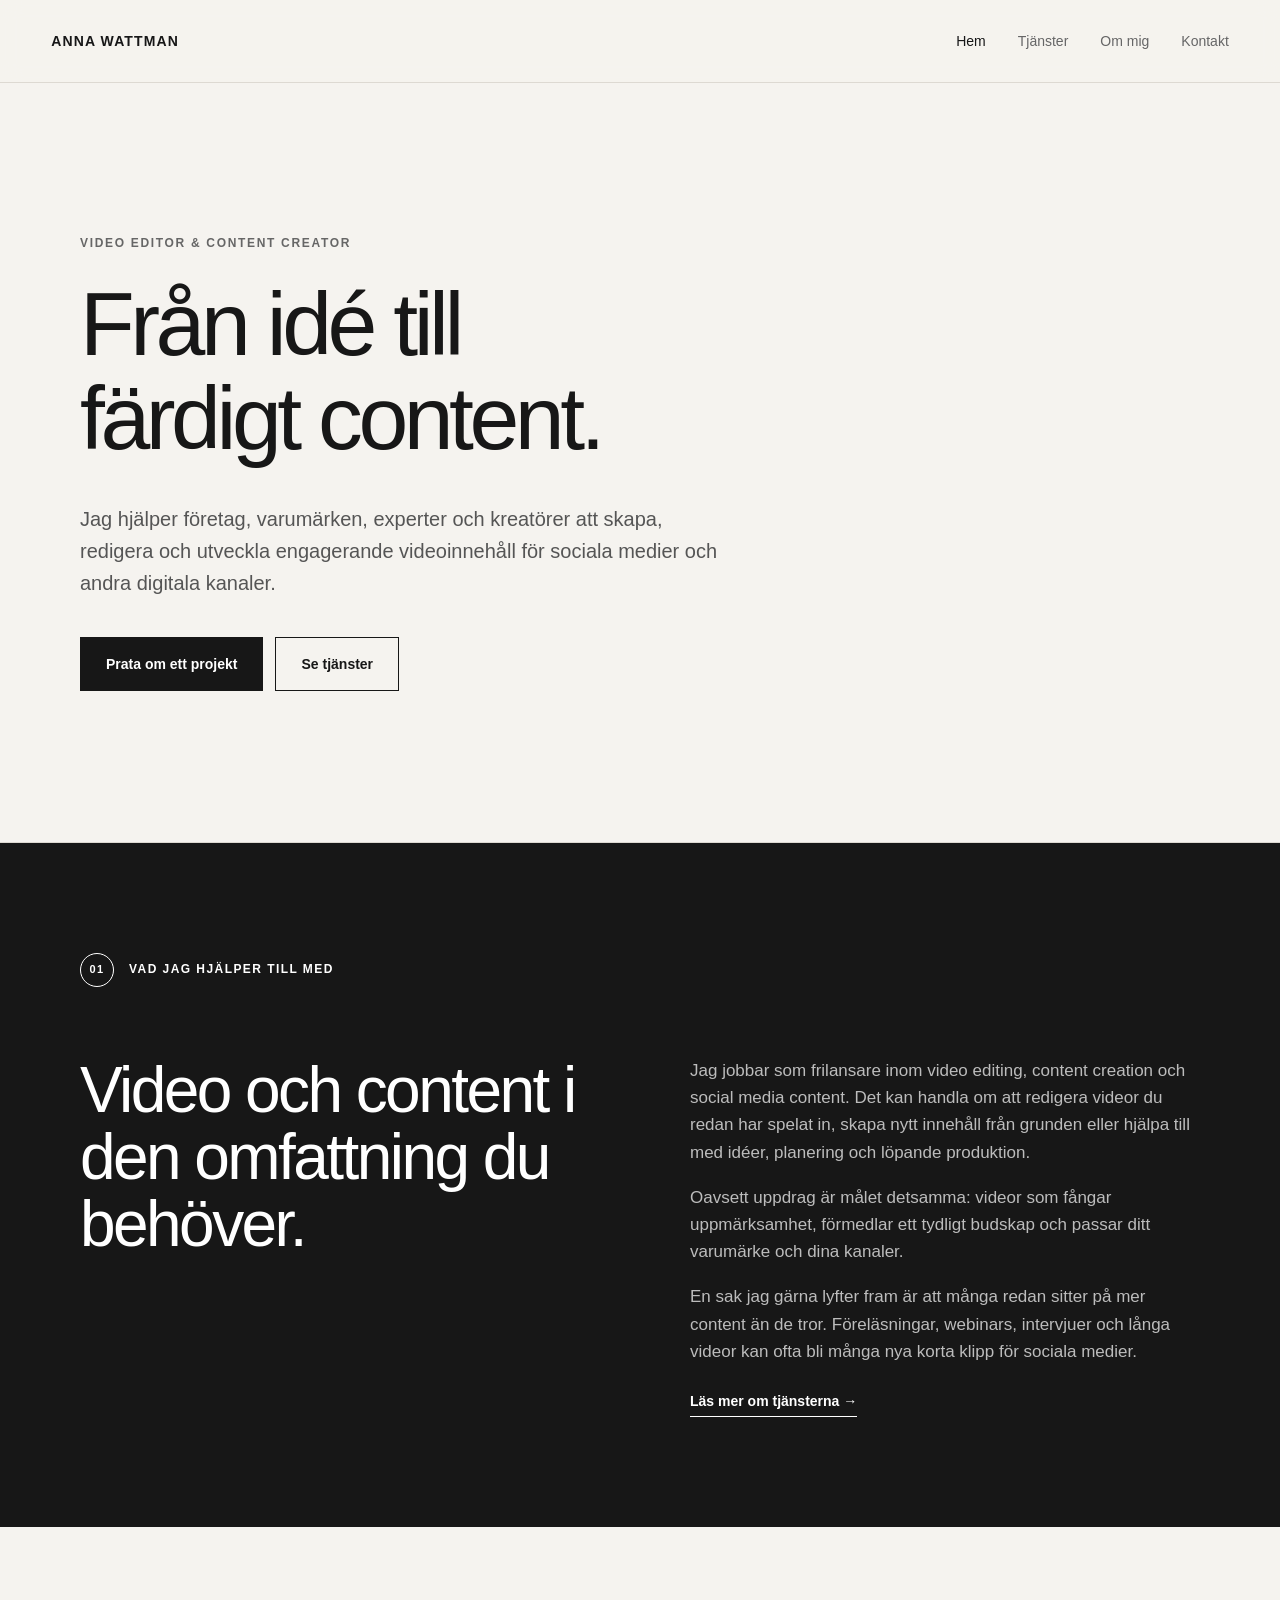
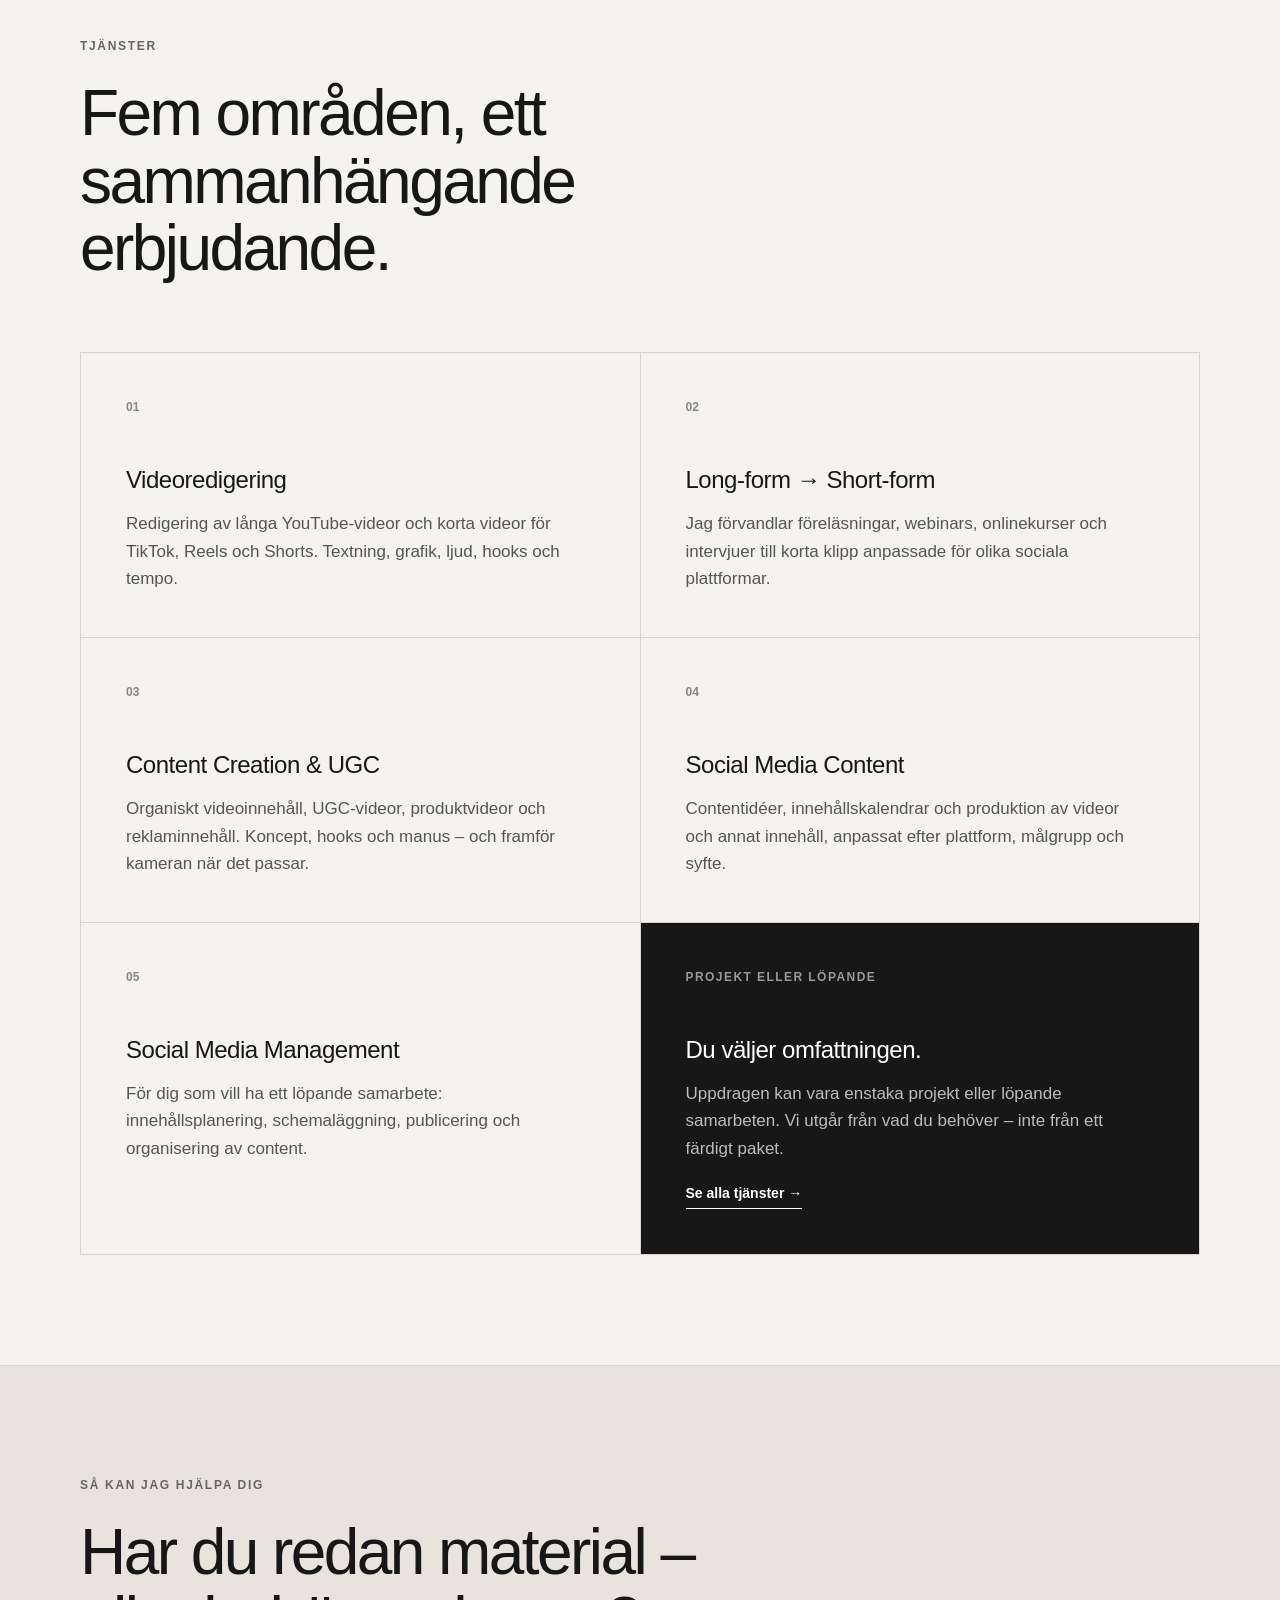
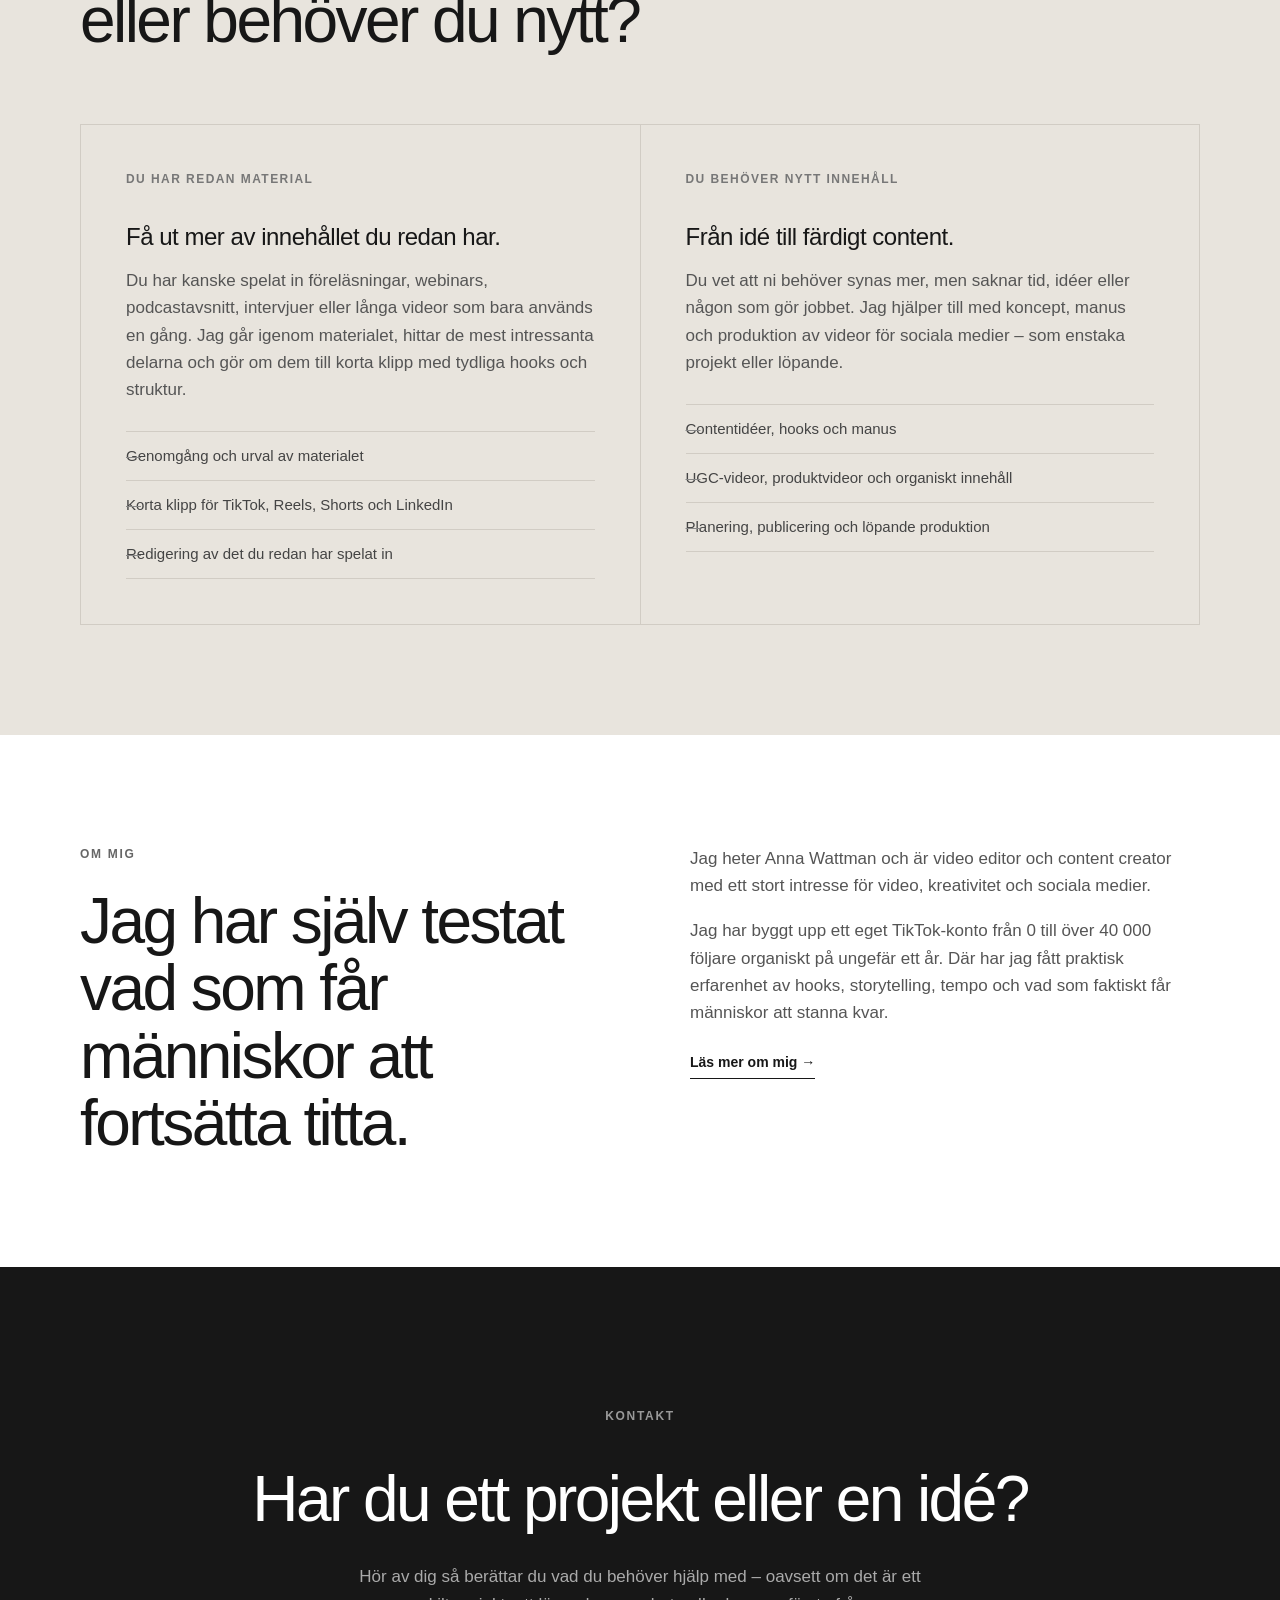
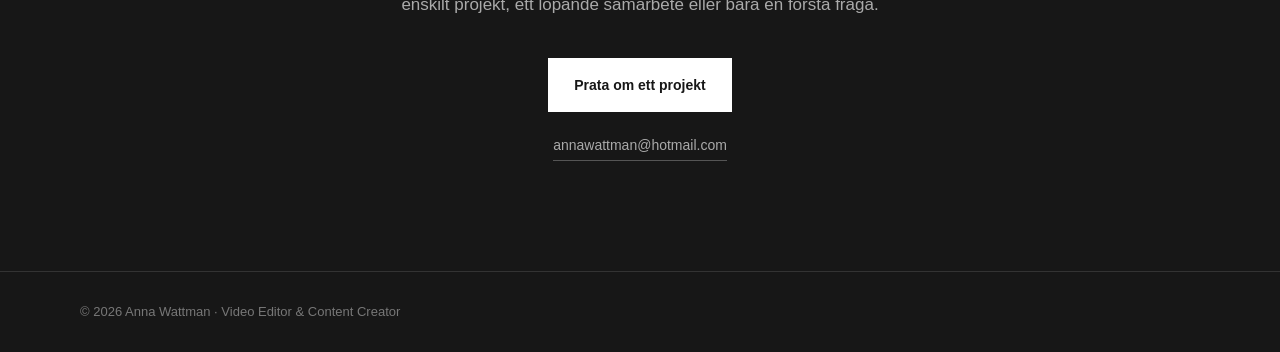
==== commit f7d2597e: "design changes" ====
--- a/index.html
+++ b/index.html
@@ -10,7 +10,7 @@
     <meta property="og:description" content="Videoredigering, content creation, UGC och sociala medier. Från idé till färdigt content – eller mer ut av det du redan har.">
     <meta property="og:type" content="website">
     <meta property="og:locale" content="sv_SE">
-    <link rel="stylesheet" href="style.css">
+    <link rel="stylesheet" href="style.css?v=2">
 </head>
 
 <body>
@@ -149,7 +149,7 @@
                 <div class="service-card">
                     <span>02</span>
 
-                    <h3>Long-form → Short-form</h3>
+                    <h3>Long-form → <span class="nobr">Short-form</span></h3>
 
                     <p>
                         Jag förvandlar föreläsningar, webinars,
@@ -236,7 +236,7 @@
                 – eller behöver du nytt?
             </h2>
 
-            <div class="paths-grid">
+            <div class="paths-grid dash-list">
 
                 <div class="path">
 
--- a/style.css
+++ b/style.css
@@ -1,6 +1,40 @@
+/* =========================================================
+   ANNA WATTMAN – style.css
+
+   Innehåll
+   1. Variabler & reset
+   2. Globala element (typografi, knappar, länkar)
+   3. Navbar
+   4. Startsida: hero, intro, tjänster, två spår, om mig
+   5. Tjänstesida: sidhero, samarbetsformer, tjänster, process
+   6. Om mig-sida: bild/text, sociala länkar
+   7. Kontakt (CTA) & footer
+   8. Responsivt
+========================================================= */
+
+
 /* =========================
-   RESET
+   1. VARIABLER & RESET
 ========================= */
+
+:root {
+    --bg: #f5f3ef;          /* sidbakgrund */
+    --bg-soft: #e8e4dd;     /* ljusbeige sektioner */
+    --bg-white: #fff;
+    --ink: #171717;         /* mörk text och mörka sektioner */
+    --text: #555;           /* brödtext */
+    --muted: #666;          /* dämpad text */
+    --faint: #888;          /* siffror och småtext */
+    --line: #ddd9d2;        /* sektionslinjer */
+    --line-strong: #d8d4cd; /* rutnät och listor */
+    --line-soft: #d1ccc4;   /* linjer på beige bakgrund */
+
+    --on-dark-text: #bcbcbc;
+    --on-dark-muted: #999;
+
+    --section-y: 110px;
+    --card-pad: 45px;
+}
 
 * {
     margin: 0;
@@ -14,9 +48,10 @@
 
 body {
     font-family: Arial, Helvetica, sans-serif;
-    background: #f5f3ef;
-    color: #171717;
+    background: var(--bg);
+    color: var(--ink);
     line-height: 1.6;
+    -webkit-font-smoothing: antialiased;
 }
 
 a {
@@ -29,9 +64,13 @@
     display: block;
 }
 
+ul {
+    list-style: none;
+}
+
 
 /* =========================
-   GLOBAL
+   2. GLOBALA ELEMENT
 ========================= */
 
 .container {
@@ -40,51 +79,62 @@
 }
 
 section {
-    padding: 110px 0;
-}
-
+    padding: var(--section-y) 0;
+}
+
+h1,
+h2,
+h3 {
+    line-height: 1.05;
+    font-weight: 500;
+}
+
+h1 {
+    font-size: clamp(52px, 7vw, 96px);
+    letter-spacing: -0.05em;
+}
+
+h2 {
+    font-size: clamp(38px, 5vw, 64px);
+    letter-spacing: -0.04em;
+}
+
+h3 {
+    font-size: 24px;
+    letter-spacing: -0.02em;
+}
+
+p {
+    font-size: 17px;
+    color: var(--text);
+}
+
+/* Mellanrum mellan stycken i löpande textblock */
+p + p {
+    margin-top: 18px;
+}
+
+.nobr {
+    white-space: nowrap;
+}
+
+/* Etiketter i versaler */
 .eyebrow {
     font-size: 12px;
     font-weight: 700;
     letter-spacing: 0.14em;
     text-transform: uppercase;
     margin-bottom: 24px;
-    color: #666;
-}
-
-h1,
-h2,
-h3 {
-    line-height: 1.05;
-    font-weight: 500;
-}
-
-h1 {
-    font-size: clamp(52px, 7vw, 96px);
-    letter-spacing: -0.05em;
-}
-
-h2 {
-    font-size: clamp(38px, 5vw, 64px);
-    letter-spacing: -0.04em;
-}
-
-h3 {
-    font-size: 24px;
-    letter-spacing: -0.02em;
-}
-
-p {
-    font-size: 17px;
-    color: #555;
-}
-
+    color: var(--muted);
+}
+
+/* Knappar */
 .button {
     display: inline-block;
     padding: 15px 25px;
-    background: #171717;
-    color: #fff;
-    border: 1px solid #171717;
+    background: var(--ink);
+    color: #fff;
+    border: 1px solid var(--ink);
     font-size: 14px;
     font-weight: 600;
     transition: 0.2s ease;
@@ -92,31 +142,54 @@
 
 .button:hover {
     background: transparent;
-    color: #171717;
+    color: var(--ink);
 }
 
 .button-secondary {
     background: transparent;
-    color: #171717;
+    color: var(--ink);
 }
 
 .button-secondary:hover {
-    background: #171717;
-    color: #fff;
-}
-
+    background: var(--ink);
+    color: #fff;
+}
+
+/* Textlänk med understreck */
 .text-link {
     display: inline-block;
     margin-top: 25px;
     font-size: 14px;
     font-weight: 700;
-    border-bottom: 1px solid #171717;
+    border-bottom: 1px solid var(--ink);
     padding-bottom: 4px;
 }
 
+/* Tvåspaltigt textblock (rubrik vänster, text höger) */
+.two-column {
+    display: grid;
+    grid-template-columns: 1fr 1fr;
+    gap: 100px;
+    align-items: start;
+}
+
+/* Lista med tankstreck och hängande indrag */
+.dash-list li {
+    position: relative;
+    padding-left: 28px;
+    font-size: 15px;
+}
+
+.dash-list li::before {
+    content: "—";
+    position: absolute;
+    left: 0;
+    color: var(--faint);
+}
+
 
 /* =========================
-   NAVBAR
+   3. NAVBAR
 ========================= */
 
 .navbar {
@@ -125,14 +198,13 @@
     z-index: 100;
     background: rgba(245, 243, 239, 0.94);
     backdrop-filter: blur(10px);
-    border-bottom: 1px solid #ddd9d2;
+    border-bottom: 1px solid var(--line);
 }
 
 .nav-container {
     width: min(1200px, 92%);
     margin: 0 auto;
     height: 82px;
-
     display: flex;
     align-items: center;
     justify-content: space-between;
@@ -151,26 +223,26 @@
 
 nav a {
     font-size: 14px;
-    color: #666;
+    color: var(--muted);
     transition: 0.2s ease;
 }
 
 nav a:hover,
 nav a.active {
-    color: #171717;
+    color: var(--ink);
 }
 
 
 /* =========================
-   HERO
+   4. STARTSIDA
 ========================= */
 
+/* Hero */
 .hero {
     min-height: 760px;
     display: flex;
     align-items: center;
-
-    border-bottom: 1px solid #ddd9d2;
+    border-bottom: 1px solid var(--line);
 }
 
 .hero .container {
@@ -190,34 +262,24 @@
 
 .hero-buttons {
     display: flex;
+    flex-wrap: wrap;
     gap: 12px;
     margin-top: 38px;
 }
 
-
-/* =========================
-   INTRO
-========================= */
-
+/* Intro (mörk sektion) */
 .intro-section {
-    background: #171717;
+    background: var(--ink);
     color: #fff;
 }
 
 .intro-section p,
 .intro-section .eyebrow {
-    color: #bcbcbc;
+    color: var(--on-dark-text);
 }
 
 .intro-section h2 {
     color: #fff;
-}
-
-.two-column {
-    display: grid;
-    grid-template-columns: 1fr 1fr;
-    gap: 100px;
-    align-items: start;
 }
 
 .intro-section .two-column > div:last-child {
@@ -228,17 +290,11 @@
     color: #fff;
     border-color: #fff;
 }
-
-
-/* =========================
-   SECTION LABEL
-========================= */
 
 .section-label {
     display: flex;
     align-items: center;
     gap: 15px;
-
     font-size: 12px;
     font-weight: 700;
     letter-spacing: 0.12em;
@@ -249,23 +305,16 @@
     display: flex;
     align-items: center;
     justify-content: center;
-
     width: 34px;
     height: 34px;
-
     border: 1px solid currentColor;
     border-radius: 50%;
-
     font-size: 11px;
 }
 
-
-/* =========================
-   SERVICES PREVIEW
-========================= */
-
+/* Tjänsteöversikt */
 .services-preview {
-    border-bottom: 1px solid #ddd9d2;
+    border-bottom: 1px solid var(--line);
 }
 
 .services-preview h2 {
@@ -277,23 +326,22 @@
     display: grid;
     grid-template-columns: repeat(2, 1fr);
     gap: 1px;
-    background: #d8d4cd;
-    border: 1px solid #d8d4cd;
-    margin-bottom: 50px;
+    background: var(--line-strong);
+    border: 1px solid var(--line-strong);
 }
 
 .service-card {
-    background: #f5f3ef;
-    padding: 45px;
+    background: var(--bg);
+    padding: var(--card-pad);
     min-height: 280px;
 }
 
-.service-card span {
+.service-card > span {
     display: block;
     font-size: 12px;
     font-weight: 700;
     margin-bottom: 50px;
-    color: #888;
+    color: var(--faint);
 }
 
 .service-card h3 {
@@ -304,255 +352,60 @@
     max-width: 450px;
 }
 
-
-/* =========================
-   WHY
-========================= */
-
+/* Mörkt kort i tjänsteöversikten */
+.service-card-note {
+    background: var(--ink);
+    color: #fff;
+}
+
+.service-card-note > span {
+    color: var(--on-dark-muted);
+    letter-spacing: 0.12em;
+}
+
+.service-card-note h3 {
+    color: #fff;
+}
+
+.service-card-note p {
+    color: var(--on-dark-text);
+}
+
+.service-card-note .text-link {
+    color: #fff;
+    border-color: #fff;
+    margin-top: 20px;
+}
+
+/* Två spår: befintligt material / nytt innehåll */
 .why-section {
-    background: #e8e4dd;
+    background: var(--bg-soft);
 }
 
 .why-section h2 {
     max-width: 600px;
 }
-
-.why-section .two-column > div:last-child {
-    max-width: 560px;
-}
-
-
-/* =========================
-   PROCESS
-========================= */
-
-.process-section {
-    border-bottom: 1px solid #ddd9d2;
-}
-
-.process-section > .container > h2 {
-    margin-bottom: 70px;
-}
-
-.process-grid {
-    display: grid;
-    grid-template-columns: repeat(4, 1fr);
-    border-top: 1px solid #d8d4cd;
-}
-
-.process-step {
-    padding: 35px 25px 35px 0;
-    border-right: 1px solid #d8d4cd;
-    margin-right: 25px;
-}
-
-.process-step:last-child {
-    border-right: none;
-}
-
-.process-step span {
-    font-size: 12px;
-    font-weight: 700;
-    color: #888;
-}
-
-.process-step h3 {
-    margin: 35px 0 15px;
-    font-size: 21px;
-}
-
-.process-step p {
-    font-size: 15px;
-}
-
-
-/* =========================
-   ABOUT PREVIEW
-========================= */
-
-.about-preview {
-    background: #fff;
-}
-
-.about-preview h2 {
-    max-width: 650px;
-}
-
-.about-preview .two-column > div:last-child {
-    max-width: 550px;
-}
-
-
-/* =========================
-   CTA
-========================= */
-
-.cta-section {
-    background: #171717;
-    color: #fff;
-    text-align: center;
-}
-
-.cta-section .container {
-    max-width: 850px;
-}
-
-.cta-section .eyebrow {
-    color: #999;
-}
-
-.cta-section h2 {
-    color: #fff;
-    max-width: 850px;
-    margin: 0 auto;
-}
-
-.cta-section p {
-    color: #aaa;
-    max-width: 600px;
-    margin: 30px auto 35px;
-}
-
-.cta-section .button {
-    background: #fff;
-    color: #171717;
-    border-color: #fff;
-}
-
-.cta-section .button:hover {
-    background: transparent;
-    color: #fff;
-}
-
-
-/* =========================
-   SERVICES PAGE
-========================= */
-
-.page-hero {
-    padding: 140px 0 100px;
-    border-bottom: 1px solid #ddd9d2;
-}
-
-.page-hero h1 {
-    max-width: 950px;
-}
-
-.page-hero .hero-text {
-    max-width: 650px;
-}
-
-.services-section {
-    padding-top: 0;
-}
-
-.service {
-    display: grid;
-    grid-template-columns: 120px 1fr;
-    gap: 70px;
-    padding: 100px 0;
-    border-bottom: 1px solid #d8d4cd;
-}
-
-.service-number {
-    font-size: 14px;
-    font-weight: 700;
-    color: #888;
-}
-
-.service-content {
-    max-width: 800px;
-}
-
-.service-content h2 {
-    margin-bottom: 30px;
-}
-
-.service-content p {
-    margin-bottom: 20px;
-}
-
-.service-intro {
-    font-size: 22px;
-    color: #171717 !important;
-    line-height: 1.4;
-    max-width: 700px;
-}
-
-.service-list {
-    list-style: none;
-    margin: 35px 0;
-    border-top: 1px solid #d8d4cd;
-}
-
-.service-list li {
-    padding: 14px 0;
-    border-bottom: 1px solid #d8d4cd;
-    font-size: 15px;
-}
-
-.service-list li::before {
-    content: "—";
-    margin-right: 12px;
-    color: #888;
-}
-
-.service-example,
-.service-note {
-    font-size: 15px !important;
-    color: #666 !important;
-}
-
-
-/* =========================
-   SERVICE CARD NOTE
-========================= */
-
-.service-card-note {
-    background: #171717;
-    color: #fff;
-}
-
-.service-card-note span {
-    color: #999;
-    letter-spacing: 0.12em;
-}
-
-.service-card-note h3 {
-    color: #fff;
-}
-
-.service-card-note p {
-    color: #bcbcbc;
-}
-
-.service-card-note .text-link {
-    color: #fff;
-    border-color: #fff;
-    margin-top: 20px;
-}
-
-
-/* =========================
-   TWO PATHS
-========================= */
 
 .why-section > .container > h2 {
     max-width: 700px;
     margin-bottom: 70px;
+}
+
+.why-section .two-column > div:last-child {
+    max-width: 560px;
 }
 
 .paths-grid {
     display: grid;
     grid-template-columns: 1fr 1fr;
     gap: 1px;
-    background: #d1ccc4;
-    border: 1px solid #d1ccc4;
+    background: var(--line-soft);
+    border: 1px solid var(--line-soft);
 }
 
 .path {
-    background: #e8e4dd;
-    padding: 45px;
+    background: var(--bg-soft);
+    padding: var(--card-pad);
 }
 
 .path-label {
@@ -573,29 +426,48 @@
 }
 
 .path ul {
-    list-style: none;
     margin-top: 28px;
-    border-top: 1px solid #d1ccc4;
+    border-top: 1px solid var(--line-soft);
 }
 
 .path li {
     padding: 12px 0;
-    border-bottom: 1px solid #d1ccc4;
-    font-size: 15px;
+    border-bottom: 1px solid var(--line-soft);
     color: #444;
 }
 
-.path li::before {
-    content: "—";
-    margin-right: 12px;
-    color: #888;
+/* Om mig-utdrag */
+.about-preview {
+    background: var(--bg-white);
+}
+
+.about-preview h2 {
+    max-width: 650px;
+}
+
+.about-preview .two-column > div:last-child {
+    max-width: 550px;
 }
 
 
 /* =========================
-   COLLAB (SERVICES PAGE)
+   5. TJÄNSTESIDA
 ========================= */
 
+.page-hero {
+    padding: 140px 0 100px;
+    border-bottom: 1px solid var(--line);
+}
+
+.page-hero h1 {
+    max-width: 950px;
+}
+
+.page-hero .hero-text {
+    max-width: 650px;
+}
+
+/* Samarbetsformer under sidheron */
 .collab-grid {
     display: grid;
     grid-template-columns: 1fr 1fr;
@@ -603,7 +475,7 @@
     max-width: 900px;
     margin-top: 70px;
     padding-top: 40px;
-    border-top: 1px solid #d8d4cd;
+    border-top: 1px solid var(--line-strong);
 }
 
 .collab h3 {
@@ -615,11 +487,60 @@
     font-size: 15px;
 }
 
-
-/* =========================
-   SERVICE META (SERVICES PAGE)
-========================= */
-
+/* Tjänsteblock */
+.services-section {
+    padding-top: 0;
+}
+
+.service {
+    display: grid;
+    grid-template-columns: 120px 1fr;
+    gap: 70px;
+    padding: 100px 0;
+    border-bottom: 1px solid var(--line-strong);
+}
+
+.service-number {
+    font-size: 14px;
+    font-weight: 700;
+    color: var(--faint);
+}
+
+.service-content {
+    max-width: 800px;
+}
+
+.service-content h2 {
+    margin-bottom: 30px;
+}
+
+.service-intro {
+    font-size: 22px;
+    color: var(--ink);
+    line-height: 1.4;
+    max-width: 700px;
+    margin-bottom: 20px;
+}
+
+.service-content p + p {
+    margin-top: 20px;
+}
+
+.service-list {
+    margin: 35px 0;
+    border-top: 1px solid var(--line-strong);
+}
+
+.service-list li {
+    padding: 14px 0 14px 28px;
+    border-bottom: 1px solid var(--line-strong);
+}
+
+.service-list li::before {
+    top: 14px;
+}
+
+/* Passar för / typiska uppdrag */
 .service-meta {
     display: grid;
     grid-template-columns: 1fr 1fr;
@@ -632,37 +553,185 @@
     font-weight: 700;
     letter-spacing: 0.12em;
     text-transform: uppercase;
-    color: #666;
+    color: var(--muted);
     margin-bottom: 14px;
 }
 
-.service-meta p {
-    font-size: 15px;
-    color: #666;
-    margin-bottom: 0;
-}
-
-.service-meta ul {
-    list-style: none;
-}
-
+.service-meta p,
 .service-meta li {
     font-size: 15px;
-    color: #666;
-    padding: 6px 0;
+    color: var(--muted);
+}
+
+.service-meta li {
+    padding: 6px 0 6px 28px;
 }
 
 .service-meta li::before {
-    content: "—";
-    margin-right: 10px;
+    top: 6px;
     color: #999;
 }
 
+/* Process */
+.process-section {
+    border-bottom: 1px solid var(--line);
+}
+
+.process-section > .container > h2 {
+    margin-bottom: 70px;
+}
+
+.process-grid {
+    display: grid;
+    grid-template-columns: repeat(4, 1fr);
+    border-top: 1px solid var(--line-strong);
+}
+
+.process-step {
+    padding: 35px 25px 35px 0;
+    border-right: 1px solid var(--line-strong);
+    margin-right: 25px;
+}
+
+.process-step:last-child {
+    border-right: none;
+    margin-right: 0;
+}
+
+.process-step span {
+    font-size: 12px;
+    font-weight: 700;
+    color: var(--faint);
+}
+
+.process-step h3 {
+    margin: 35px 0 15px;
+    font-size: 21px;
+}
+
+.process-step p {
+    font-size: 15px;
+}
+
 
 /* =========================
-   CTA BUTTONS
+   6. OM MIG-SIDA
 ========================= */
 
+.about-main {
+    border-bottom: 1px solid var(--line);
+}
+
+.about-grid {
+    display: grid;
+    grid-template-columns: 0.9fr 1.1fr;
+    gap: 100px;
+    align-items: center;
+}
+
+.about-image {
+    width: 100%;
+    aspect-ratio: 4 / 5;
+    overflow: hidden;
+    background: var(--bg-soft);
+}
+
+.about-image img {
+    width: 100%;
+    height: 100%;
+    object-fit: cover;
+}
+
+.about-text {
+    max-width: 600px;
+}
+
+.about-text h2 {
+    margin-bottom: 35px;
+}
+
+/* Sociala länkar */
+.social-section {
+    background: var(--bg-white);
+}
+
+.social-section h2 {
+    max-width: 700px;
+    margin-bottom: 25px;
+}
+
+.social-intro {
+    max-width: 600px;
+    margin-bottom: 55px;
+}
+
+.social-links {
+    border-top: 1px solid var(--line-strong);
+}
+
+.social-link {
+    display: flex;
+    justify-content: space-between;
+    align-items: center;
+    padding: 24px 0;
+    border-bottom: 1px solid var(--line-strong);
+    font-size: 20px;
+    font-weight: 500;
+    transition: 0.2s ease;
+}
+
+.social-link:hover {
+    padding-left: 10px;
+}
+
+.social-link span:last-child {
+    font-size: 18px;
+    color: #777;
+}
+
+
+/* =========================
+   7. KONTAKT & FOOTER
+========================= */
+
+.cta-section {
+    background: var(--ink);
+    color: #fff;
+    text-align: center;
+}
+
+.cta-section .container {
+    max-width: 850px;
+}
+
+.cta-section .eyebrow {
+    color: var(--on-dark-muted);
+}
+
+.cta-section h2 {
+    color: #fff;
+    max-width: 850px;
+    margin: 0 auto;
+}
+
+.cta-section p {
+    color: #aaa;
+    max-width: 600px;
+    margin: 30px auto 40px;
+}
+
+.cta-section .button {
+    background: #fff;
+    color: var(--ink);
+    border-color: #fff;
+}
+
+.cta-section .button:hover {
+    background: transparent;
+    color: #fff;
+}
+
+/* Knapp med e-postadress under */
 .cta-buttons {
     display: flex;
     flex-direction: column;
@@ -683,14 +752,9 @@
     border-color: #fff;
 }
 
-
-/* =========================
-   FOOTER
-========================= */
-
 footer {
     padding: 30px 0;
-    background: #171717;
+    background: var(--ink);
     border-top: 1px solid #333;
 }
 
@@ -701,13 +765,14 @@
 
 
 /* =========================
-   MOBILE
+   8. RESPONSIVT
 ========================= */
 
 @media (max-width: 800px) {
 
-    section {
-        padding: 75px 0;
+    :root {
+        --section-y: 75px;
+        --card-pad: 35px;
     }
 
     .nav-container {
@@ -722,6 +787,7 @@
         font-size: 12px;
     }
 
+    /* Startsida */
     .hero {
         min-height: 650px;
     }
@@ -740,28 +806,38 @@
         gap: 45px;
     }
 
-    .service-preview-grid {
+    .section-label {
+        margin-bottom: 50px;
+    }
+
+    .services-preview h2,
+    .why-section > .container > h2,
+    .process-section > .container > h2 {
+        margin-bottom: 45px;
+    }
+
+    .service-preview-grid,
+    .paths-grid {
         grid-template-columns: 1fr;
     }
 
     .service-card {
         min-height: auto;
-        padding: 35px;
-    }
-
-    .process-grid {
+    }
+
+    .service-card > span {
+        margin-bottom: 35px;
+    }
+
+    /* Tjänstesida */
+    .page-hero {
+        padding: 90px 0 70px;
+    }
+
+    .collab-grid {
         grid-template-columns: 1fr;
-    }
-
-    .process-step {
-        border-right: none;
-        border-bottom: 1px solid #d8d4cd;
-        margin-right: 0;
-        padding: 30px 0;
-    }
-
-    .process-step:last-child {
-        border-bottom: none;
+        gap: 35px;
+        margin-top: 50px;
     }
 
     .service {
@@ -770,164 +846,31 @@
         padding: 70px 0;
     }
 
-    .page-hero {
-        padding: 90px 0 70px;
-    }
-
     .service-content h2 {
         font-size: 42px;
-    }
-
-    .why-section > .container > h2 {
-        margin-bottom: 45px;
-    }
-
-    .paths-grid {
-        grid-template-columns: 1fr;
-    }
-
-    .path {
-        padding: 35px;
-    }
-
-    .collab-grid {
-        grid-template-columns: 1fr;
-        gap: 35px;
-        margin-top: 50px;
     }
 
     .service-meta {
         grid-template-columns: 1fr;
         gap: 30px;
     }
-}
-
-@media (max-width: 550px) {
-
-    nav {
-        gap: 10px;
-    }
-
-    nav a {
-        font-size: 11px;
-    }
-
-    .logo {
-        font-size: 12px;
-    }
-
-    h1 {
-        font-size: 50px;
-    }
-
-    h2 {
-        font-size: 40px;
-    }
-
-    .container {
-        width: 88%;
-    }
-
-    .service-card,
-    .path {
-        padding: 28px 22px;
-    }
-}
-
-/* =========================
-   ABOUT PAGE
-========================= */
-
-.about-main {
-    border-bottom: 1px solid #ddd9d2;
-}
-
-.about-grid {
-    display: grid;
-    grid-template-columns: 0.9fr 1.1fr;
-    gap: 100px;
-    align-items: center;
-}
-
-.about-image {
-    width: 100%;
-    aspect-ratio: 4 / 5;
-    overflow: hidden;
-    background: #e8e4dd;
-}
-
-.about-image img {
-    width: 100%;
-    height: 100%;
-    object-fit: cover;
-}
-
-.about-text {
-    max-width: 600px;
-}
-
-.about-text h2 {
-    margin-bottom: 35px;
-}
-
-.about-text p {
-    margin-bottom: 20px;
-}
-
-
-/* =========================
-   SOCIAL MEDIA
-========================= */
-
-.social-section {
-    background: #fff;
-}
-
-.social-section h2 {
-    max-width: 700px;
-    margin-bottom: 25px;
-}
-
-.social-intro {
-    max-width: 600px;
-    margin-bottom: 55px;
-}
-
-.social-links {
-    border-top: 1px solid #d8d4cd;
-}
-
-.social-link {
-    display: flex;
-    justify-content: space-between;
-    align-items: center;
-
-    padding: 24px 0;
-
-    border-bottom: 1px solid #d8d4cd;
-
-    font-size: 20px;
-    font-weight: 500;
-
-    transition: 0.2s ease;
-}
-
-.social-link:hover {
-    padding-left: 10px;
-}
-
-.social-link span:last-child {
-    font-size: 18px;
-    color: #777;
-}
-
-
-/* =========================
-   ABOUT MOBILE
-========================= */
-
-@media (max-width: 800px) {
-
+
+    .process-grid {
+        grid-template-columns: 1fr;
+    }
+
+    .process-step {
+        border-right: none;
+        border-bottom: 1px solid var(--line-strong);
+        margin-right: 0;
+        padding: 30px 0;
+    }
+
+    .process-step:last-child {
+        border-bottom: none;
+    }
+
+    /* Om mig-sida */
     .about-grid {
         grid-template-columns: 1fr;
         gap: 50px;
@@ -940,4 +883,44 @@
     .social-link {
         font-size: 18px;
     }
-}+}
+
+@media (max-width: 550px) {
+
+    :root {
+        --card-pad: 28px 22px;
+    }
+
+    .container {
+        width: 88%;
+    }
+
+    nav {
+        gap: 10px;
+    }
+
+    nav a {
+        font-size: 11px;
+    }
+
+    .logo {
+        font-size: 12px;
+    }
+
+    h1 {
+        font-size: 50px;
+    }
+
+    h2 {
+        font-size: 40px;
+    }
+
+    .hero {
+        min-height: auto;
+        padding: 90px 0;
+    }
+
+    .service-content h2 {
+        font-size: 38px;
+    }
+}
